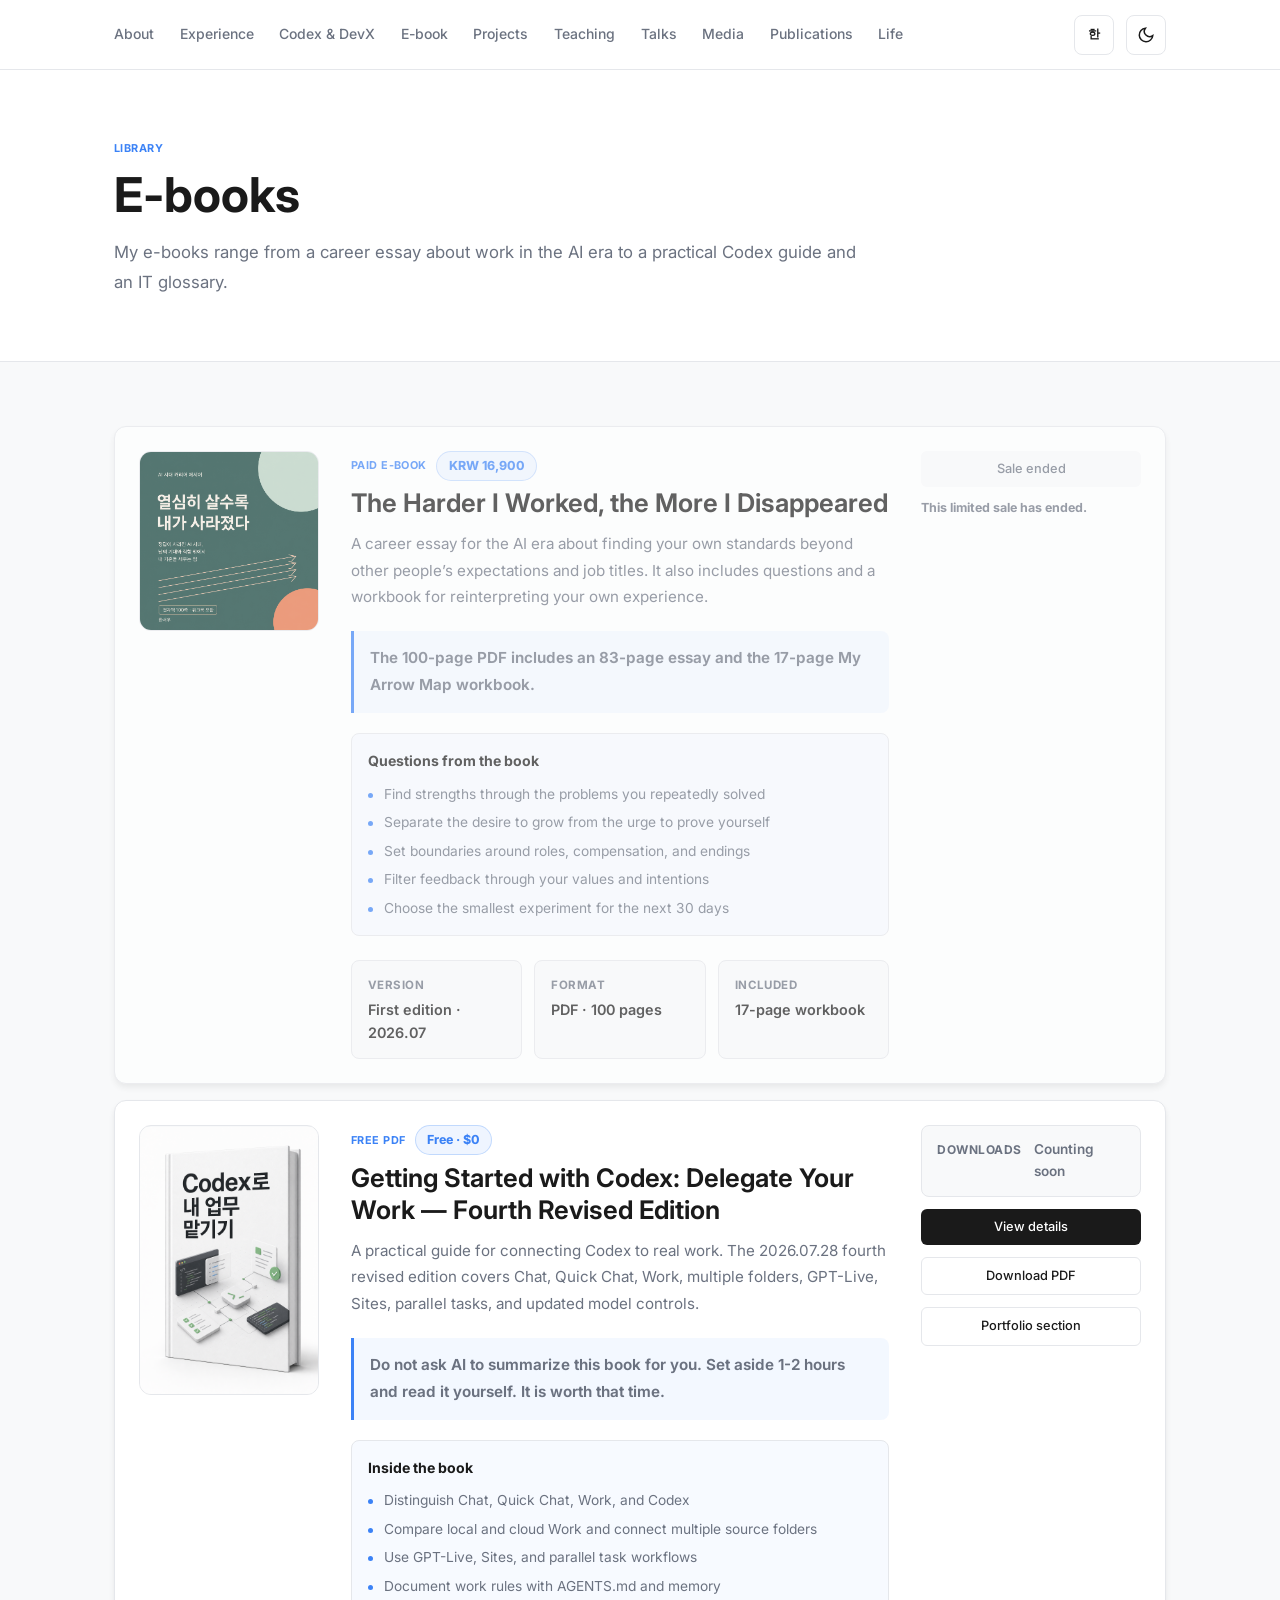
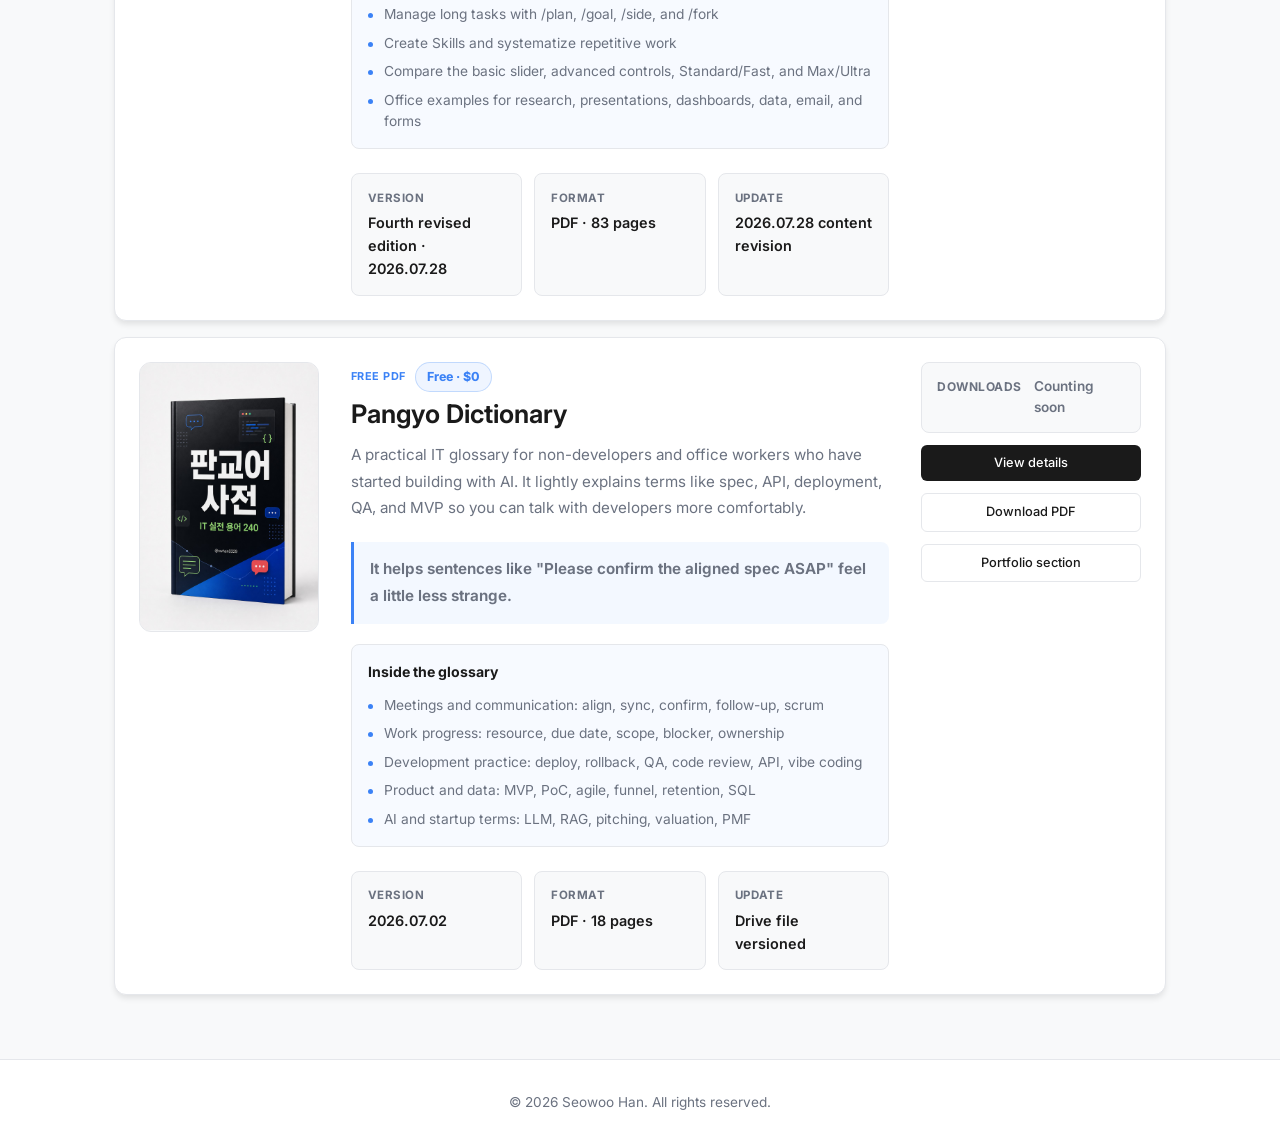
==== ebooks/index.html @ d2fc23a3 "Polish Codex ebook fourth edition UI" ====
<!DOCTYPE html>
<html lang="ko">

<head>
    <meta charset="UTF-8">
    <meta name="viewport" content="width=device-width, initial-scale=1.0">

    <title>E-books | 한서우 (Seowoo Han)</title>
    <meta name="title" content="E-books | 한서우 (Seowoo Han)">
    <meta name="description"
        content="한서우가 만든 AI 시대 커리어 에세이, Codex 실전 가이드, IT·개발·스타트업 용어 e-book을 모아둔 페이지입니다.">
    <meta name="keywords" content="한서우, Seowoo Han, 열심히 살수록 내가 사라졌다, 커리어 에세이, Codex, e-book, PDF, AI, 판교어 사전, IT 용어, 개발 용어, 스타트업 용어">
    <meta name="author" content="Seowoo Han">
    <meta name="robots" content="index, follow">
    <link rel="canonical" href="https://swhan0329.github.io/ebooks/">

    <meta property="og:type" content="website">
    <meta property="og:url" content="https://swhan0329.github.io/ebooks/">
    <meta property="og:title" content="E-books | 한서우 (Seowoo Han)">
    <meta property="og:description" content="AI 시대 커리어 에세이, Codex 실전 가이드, IT·개발·스타트업 용어 e-book 모음.">
    <meta property="og:image" content="https://swhan0329.github.io/assets/ebooks/working-harder-disappeared-ebook-cover.png">
    <meta property="og:locale" content="ko_KR">

    <meta property="twitter:card" content="summary_large_image">
    <meta property="twitter:url" content="https://swhan0329.github.io/ebooks/">
    <meta property="twitter:title" content="E-books | 한서우 (Seowoo Han)">
    <meta property="twitter:description" content="AI 시대 커리어 에세이, Codex 실전 가이드, IT·개발·스타트업 용어 e-book 모음.">
    <meta property="twitter:image" content="https://swhan0329.github.io/assets/ebooks/working-harder-disappeared-ebook-cover.png">

    <link rel="icon" type="image/jpeg" href="../assets/profile.jpg">
    <link rel="apple-touch-icon" href="../assets/profile.jpg">
    <meta name="theme-color" content="#3b82f6">

    <link rel="stylesheet" href="../css/style.css?v=20260719-paid-ebook-deadline">
    <link rel="preconnect" href="https://fonts.googleapis.com">
    <link rel="preconnect" href="https://fonts.gstatic.com" crossorigin>
    <link href="https://fonts.googleapis.com/css2?family=Inter:wght@300;400;500;600;700&display=swap" rel="stylesheet">
</head>

<body
    data-meta-title-ko="E-books | 한서우 (Seowoo Han)"
    data-meta-title-en="E-books | Seowoo Han"
    data-meta-description-ko="한서우가 만든 AI 시대 커리어 에세이, Codex 실전 가이드, IT·개발·스타트업 용어 e-book을 모아둔 페이지입니다."
    data-meta-description-en="A collection of Seowoo Han's e-books on AI-era careers, practical Codex workflows, and IT, software, and startup terms.">
    <header class="header" id="header">
        <div class="container">
            <nav class="nav" id="nav">
                <a href="../#about" data-i18n="nav.about">About</a>
                <a href="../#experience" data-i18n="nav.experience">Experience</a>
                <a href="../#ecosystem" data-i18n="nav.ecosystem">Codex & DevX</a>
                <a href="../#ebook" data-i18n="nav.ebook">E-book</a>
                <a href="../#projects" data-i18n="nav.projects">Projects</a>
                <a href="../#teaching" data-i18n="nav.teaching">Teaching</a>
                <a href="../#talks" data-i18n="nav.talks">Talks</a>
                <a href="../#media" data-i18n="nav.media">Media</a>
                <a href="../#publications" data-i18n="nav.publications">Publications</a>
                <a href="../#life" data-i18n="nav.life">Life</a>
            </nav>
            <div class="header-actions">
                <button class="lang-toggle" id="langToggle" aria-label="Toggle Language">
                    <span class="lang-text">EN</span>
                </button>
                <button class="theme-toggle" id="themeToggle" aria-label="Toggle Theme">
                    <svg class="sun-icon" viewBox="0 0 24 24" fill="none" stroke="currentColor" stroke-width="2">
                        <circle cx="12" cy="12" r="5"></circle>
                        <line x1="12" y1="1" x2="12" y2="3"></line>
                        <line x1="12" y1="21" x2="12" y2="23"></line>
                        <line x1="4.22" y1="4.22" x2="5.64" y2="5.64"></line>
                        <line x1="18.36" y1="18.36" x2="19.78" y2="19.78"></line>
                        <line x1="1" y1="12" x2="3" y2="12"></line>
                        <line x1="21" y1="12" x2="23" y2="12"></line>
                        <line x1="4.22" y1="19.78" x2="5.64" y2="18.36"></line>
                        <line x1="18.36" y1="5.64" x2="19.78" y2="4.22"></line>
                    </svg>
                    <svg class="moon-icon" viewBox="0 0 24 24" fill="none" stroke="currentColor" stroke-width="2">
                        <path d="M21 12.79A9 9 0 1 1 11.21 3 7 7 0 0 0 21 12.79z"></path>
                    </svg>
                </button>
                <button class="menu-toggle" id="menuToggle" aria-label="Toggle Menu">
                    <span></span>
                    <span></span>
                    <span></span>
                </button>
            </div>
        </div>
    </header>

    <main>
        <section class="section ebooks-page-hero">
            <div class="container">
                <div class="ebooks-page-heading">
                    <span class="proof-label" data-i18n="ebooks.label">Library</span>
                    <h1 data-i18n="ebooks.title">E-books</h1>
                    <p data-i18n="ebooks.desc">
                        AI 시대의 일과 커리어를 돌아보는 에세이부터 Codex 실전 가이드와 IT 용어집까지, 직접 만든 전자책을 모았습니다.
                    </p>
                </div>
            </div>
        </section>

        <section class="section ebooks-list-section">
            <div class="container">
                <div class="ebooks-grid">
                    <a href="https://www.latpeed.com/products/0q32f" class="ebook-list-card ebook-list-card-link ebook-list-card-paid"
                        id="working-harder-disappeared" target="_blank" rel="noopener"
                        data-sale-deadline="2026-07-31T23:59:00+09:00">
                        <div class="ebook-list-cover">
                            <div class="ebook-cover-card">
                                <img src="../assets/ebooks/working-harder-disappeared-ebook-cover.png"
                                    alt="열심히 살수록 내가 사라졌다 전자책 표지">
                            </div>
                        </div>
                        <div class="ebook-list-copy">
                            <div class="ebook-kicker-row">
                                <span class="proof-label" data-i18n="arrow.label">유료 전자책</span>
                                <span class="ebook-price" data-i18n="arrow.price">16,900원</span>
                            </div>
                            <h2 data-i18n="arrow.title">열심히 살수록 내가 사라졌다</h2>
                            <p data-i18n="arrow.desc">
                                AI 시대의 일과 커리어를 돌아보며, 남의 기대와 직함 밖에서 내 기준을 세우는 과정을 담은 에세이입니다. 자신의 경험을 다시 해석할 질문과 워크북도 함께 제공합니다.
                            </p>
                            <p class="ebook-reading-note" data-i18n="arrow.readingNote">
                                본문 83쪽과 ‘나의 화살 지도’ 워크북 17쪽이 하나의 100쪽 PDF에 포함됩니다.
                            </p>
                            <div class="ebook-preview-list">
                                <h3 data-i18n="arrow.previewTitle">이 책이 건네는 질문</h3>
                                <ul>
                                    <li data-i18n="arrow.preview.item1">반복해서 해결한 문제로 강점 찾기</li>
                                    <li data-i18n="arrow.preview.item2">성장 욕구와 자기 증명 욕구 구분하기</li>
                                    <li data-i18n="arrow.preview.item3">역할·보상·종료 조건으로 경계 세우기</li>
                                    <li data-i18n="arrow.preview.item4">피드백을 가치와 의도로 걸러내기</li>
                                    <li data-i18n="arrow.preview.item5">다음 30일의 가장 작은 실험 정하기</li>
                                </ul>
                            </div>
                            <dl class="ebook-meta ebook-list-meta">
                                <div>
                                    <dt data-i18n="ebook.meta.versionLabel">버전</dt>
                                    <dd data-i18n="arrow.meta.version">초판 · 2026.07</dd>
                                </div>
                                <div>
                                    <dt data-i18n="ebook.meta.formatLabel">형식</dt>
                                    <dd data-i18n="arrow.meta.format">PDF · 100쪽</dd>
                                </div>
                                <div>
                                    <dt data-i18n="arrow.meta.includedLabel">포함</dt>
                                    <dd data-i18n="arrow.meta.included">워크북 포함</dd>
                                </div>
                            </dl>
                        </div>
                        <div class="ebook-list-actions">
                            <span class="btn btn-primary js-sale-cta" data-i18n="arrow.cta">판매 페이지 보기</span>
                            <small class="ebook-sale-deadline" data-i18n="arrow.deadline">판매 기간 · 2026년 7월 31일 오후 11:59까지</small>
                            <small class="ebook-external-note" data-i18n="arrow.externalNote">클릭하면 래피드 판매 페이지가 새 탭에서 열립니다.</small>
                        </div>
                    </a>

                    <article class="ebook-list-card" id="codex-work">
                        <div class="ebook-list-cover">
                            <div class="ebook-cover-card">
                                <img src="../assets/ebooks/codex-work-real-book-cover-v3.png" alt="처음 쓰는 Codex: 내 업무 맡기기 제4차 개정판 e-book cover">
                            </div>
                        </div>
                        <div class="ebook-list-copy">
                            <div class="ebook-kicker-row">
                                <span class="proof-label" data-i18n="ebook.label">Free PDF</span>
                                <span class="ebook-price" data-i18n="ebook.price">0원</span>
                            </div>
                            <h2 data-i18n="ebook.title">처음 쓰는 Codex: 내 업무 맡기기 — 제4차 개정판</h2>
                            <p data-i18n="ebook.desc">
                                Codex를 처음 업무에 연결하는 사람을 위한 실전 e-book입니다. 2026.07.28 제4차 개정판에는 Chat·Quick Chat·Work, 다중 폴더, GPT-Live, Sites, 병렬 작업과 새 모델 제어를 반영했습니다.
                            </p>
                            <p class="ebook-reading-note" data-i18n="ebook.readingNote">
                                AI에게 이 책을 요약하게 하지 마세요. 직접 1-2시간 시간을 내서 읽으세요. 그만한 가치가 있습니다.
                            </p>
                            <div class="ebook-preview-list">
                                <h3 data-i18n="ebook.previewTitle">Preview</h3>
                                <ul>
                                    <li data-i18n="ebook.preview.item1">Chat·Quick Chat·Work·Codex 구분하기</li>
                                    <li data-i18n="ebook.preview.item2">Work 로컬·클라우드 차이와 다중 source folder 연결하기</li>
                                    <li data-i18n="ebook.preview.item3">GPT-Live, Sites와 병렬 작업 흐름 익히기</li>
                                    <li data-i18n="ebook.preview.item4">AGENTS.md와 메모리로 작업 원칙 남기기</li>
                                    <li data-i18n="ebook.preview.item5">/plan, /goal, /side, /fork로 긴 작업 운영하기</li>
                                    <li data-i18n="ebook.preview.item6">Skill을 만들고 반복 업무 시스템화하기</li>
                                    <li data-i18n="ebook.preview.item7">기본 슬라이더·고급 제어, Standard/Fast, Max/Ultra 비교하기</li>
                                    <li data-i18n="ebook.preview.item8">리서치, 발표자료, 대시보드, 데이터, 메일, 신청서 실전 예시</li>
                                </ul>
                            </div>
                            <dl class="ebook-meta ebook-list-meta">
                                <div>
                                    <dt data-i18n="ebook.meta.versionLabel">Version</dt>
                                    <dd data-i18n="ebook.meta.version">제4차 개정판 · 2026.07.28</dd>
                                </div>
                                <div>
                                    <dt data-i18n="ebook.meta.formatLabel">Format</dt>
                                    <dd data-i18n="ebook.meta.format">PDF · 83쪽</dd>
                                </div>
                                <div>
                                    <dt data-i18n="ebook.meta.updateLabel">Update</dt>
                                    <dd data-i18n="ebook.meta.update">2026.07.28 콘텐츠 개정</dd>
                                </div>
                            </dl>
                        </div>
                        <div class="ebook-list-actions">
                            <div class="ebook-count" data-counter-key="swhan0329_github_io_codex_work_downloads">
                                <span data-i18n="ebook.downloadCountLabel">Downloads</span>
                                <strong data-count-value>0</strong>
                            </div>
                            <a href="codex-work/" class="btn btn-primary" data-i18n="ebooks.detailCta">View details</a>
                            <a href="https://drive.google.com/uc?export=download&amp;id=1wBlqjHDTQDiU3McDx0bfP2erxVUQhsCN"
                                class="btn btn-secondary js-download-track" target="_blank" rel="noopener"
                                data-counter-key="swhan0329_github_io_codex_work_downloads"
                                data-i18n="ebook.download">Download PDF</a>
                            <a href="../#ebook" class="btn btn-secondary" data-i18n="ebooks.portfolioCta">Portfolio section</a>
                        </div>
                    </article>

                    <article class="ebook-list-card" id="pangyo-dictionary">
                        <div class="ebook-list-cover">
                            <div class="ebook-cover-card">
                                <img src="../assets/ebooks/pangyo-dictionary-book-mockup-v5.jpg" alt="판교어 사전 e-book book mockup">
                            </div>
                        </div>
                        <div class="ebook-list-copy">
                            <div class="ebook-kicker-row">
                                <span class="proof-label" data-i18n="pangyo.label">무료 PDF</span>
                                <span class="ebook-price" data-i18n="pangyo.price">0원 무료</span>
                            </div>
                            <h2 data-i18n="pangyo.title">판교어 사전</h2>
                            <p data-i18n="pangyo.desc">
                                AI로 직접 만들기 시작한 비개발자와 사무직을 위한 IT 실전 용어집입니다. 스펙, API, 배포, QA, MVP처럼 만들다 보면 계속 마주치는 말을 가볍게 익히고, 개발자와 더 편하게 이야기할 수 있도록 정리했습니다.
                            </p>
                            <p class="ebook-reading-note" data-i18n="pangyo.readingNote">
                                "어제 얼라인한 스펙, 아삽으로 컨펌 부탁드려요" 같은 문장이 조금 덜 낯설어지게 만드는 협업용 용어집입니다.
                            </p>
                            <div class="ebook-preview-list">
                                <h3 data-i18n="pangyo.previewTitle">담긴 내용 · 목차</h3>
                                <ul>
                                    <li data-i18n="pangyo.preview.item1">회의·소통: 얼라인, 싱크, 컨펌, 팔로업, 스크럼</li>
                                    <li data-i18n="pangyo.preview.item2">업무 진행: 리소스, 듀데잇, 스코프, 블로커, 오너십</li>
                                    <li data-i18n="pangyo.preview.item3">개발 실전: 배포, 롤백, QA, 코드리뷰, API, 바이브코딩</li>
                                    <li data-i18n="pangyo.preview.item4">기획·데이터: MVP, PoC, 애자일, 퍼널, 리텐션, SQL</li>
                                    <li data-i18n="pangyo.preview.item5">AI·스타트업 씬: LLM, RAG, 피칭, 밸류에이션, PMF</li>
                                </ul>
                            </div>
                            <dl class="ebook-meta ebook-list-meta">
                                <div>
                                    <dt data-i18n="ebook.meta.versionLabel">Version</dt>
                                    <dd data-i18n="pangyo.meta.version">2026.07.02</dd>
                                </div>
                                <div>
                                    <dt data-i18n="ebook.meta.formatLabel">Format</dt>
                                    <dd data-i18n="pangyo.meta.format">PDF · 18 pages</dd>
                                </div>
                                <div>
                                    <dt data-i18n="ebook.meta.updateLabel">Update</dt>
                                    <dd data-i18n="pangyo.meta.update">Drive file versioned</dd>
                                </div>
                            </dl>
                        </div>
                        <div class="ebook-list-actions">
                            <div class="ebook-count" data-counter-key="swhan0329_github_io_pangyo_dictionary_downloads">
                                <span data-i18n="ebook.downloadCountLabel">다운로드</span>
                                <strong data-count-value>0</strong>
                            </div>
                            <a href="pangyo-dictionary/" class="btn btn-primary" data-i18n="ebooks.detailCta">상세 보기</a>
                            <a href="https://drive.google.com/uc?export=download&amp;id=1zhmlIp4DhQfUR2cjSlQj-nCV4YbMPi0i"
                                class="btn btn-secondary js-download-track" target="_blank" rel="noopener"
                                data-counter-key="swhan0329_github_io_pangyo_dictionary_downloads"
                                data-i18n="ebook.download">PDF 다운로드</a>
                            <a href="../#ebook" class="btn btn-secondary" data-i18n="ebooks.portfolioCta">포트폴리오 섹션</a>
                        </div>
                    </article>
                </div>
            </div>
        </section>
    </main>

    <footer class="footer">
        <div class="container">
            <p>&copy; 2026 Seowoo Han. <span data-i18n="footer.rights">All rights reserved.</span></p>
        </div>
    </footer>

    <script src="../js/i18n.js?v=20260728-codex-ebook-v4"></script>
    <script src="../js/main.js?v=20260719-paid-ebook-deadline"></script>
</body>

</html>
---- css/style.css ----
/* ===== CSS Variables ===== */
:root {
    /* Light Mode Colors */
    --bg-primary: #ffffff;
    --bg-secondary: #f8f9fa;
    --text-primary: #1a1a1a;
    --text-secondary: #6b7280;
    --accent: #3b82f6;
    --accent-hover: #2563eb;
    --border: #e5e7eb;
    --card-bg: #ffffff;
    --card-shadow: 0 4px 6px -1px rgba(0, 0, 0, 0.1);

    /* Spacing */
    --container-max: 1100px;
    --section-padding: 4rem;
    --header-height: 70px;

    /* Typography */
    --font-family: 'Inter', -apple-system, BlinkMacSystemFont, 'Segoe UI', sans-serif;

    /* Transitions */
    --transition: 0.3s ease;
}

[data-theme="dark"] {
    --bg-primary: #0f0f0f;
    --bg-secondary: #1a1a1a;
    --text-primary: #f5f5f5;
    --text-secondary: #9ca3af;
    --accent: #60a5fa;
    --accent-hover: #3b82f6;
    --border: #2d2d2d;
    --card-bg: #1a1a1a;
    --card-shadow: 0 4px 6px -1px rgba(0, 0, 0, 0.3);
}

/* ===== Reset & Base ===== */
*,
*::before,
*::after {
    box-sizing: border-box;
    margin: 0;
    padding: 0;
}

html {
    scroll-behavior: smooth;
    scroll-padding-top: var(--header-height);
}

body {
    font-family: var(--font-family);
    background-color: var(--bg-primary);
    color: var(--text-primary);
    line-height: 1.6;
    transition: background-color var(--transition), color var(--transition);
}

a {
    color: inherit;
    text-decoration: none;
}

ul {
    list-style: none;
}

img {
    max-width: 100%;
    display: block;
}

/* ===== Container ===== */
.container {
    max-width: var(--container-max);
    margin: 0 auto;
    padding: 0 1.5rem;
}

/* ===== Header ===== */
.header {
    position: fixed;
    top: 0;
    left: 0;
    right: 0;
    height: var(--header-height);
    background-color: var(--bg-primary);
    border-bottom: 1px solid var(--border);
    z-index: 1000;
    transition: background-color var(--transition), border-color var(--transition);
}

.header .container {
    display: flex;
    align-items: center;
    justify-content: space-between;
    height: 100%;
}

.logo {
    font-size: 1.25rem;
    font-weight: 600;
    letter-spacing: 0;
}

.nav {
    display: flex;
    gap: 1.6rem;
}

.nav a {
    font-size: 0.875rem;
    font-weight: 500;
    color: var(--text-secondary);
    transition: color var(--transition);
}

.nav a:hover {
    color: var(--text-primary);
}

.header-actions {
    display: flex;
    align-items: center;
    gap: 0.75rem;
}

/* Language Toggle */
.lang-toggle {
    display: flex;
    align-items: center;
    justify-content: center;
    width: 40px;
    height: 40px;
    background: transparent;
    border: 1px solid var(--border);
    border-radius: 8px;
    cursor: pointer;
    transition: all var(--transition);
}

.lang-toggle:hover {
    border-color: var(--accent);
}

.lang-text {
    font-size: 0.75rem;
    font-weight: 600;
    color: var(--text-primary);
}

/* Theme Toggle */
.theme-toggle {
    display: flex;
    align-items: center;
    justify-content: center;
    width: 40px;
    height: 40px;
    background: transparent;
    border: 1px solid var(--border);
    border-radius: 8px;
    cursor: pointer;
    transition: all var(--transition);
}

.theme-toggle:hover {
    border-color: var(--accent);
}

.theme-toggle svg {
    width: 18px;
    height: 18px;
    color: var(--text-primary);
}

.sun-icon {
    display: none;
}

.moon-icon {
    display: block;
}

[data-theme="dark"] .sun-icon {
    display: block;
}

[data-theme="dark"] .moon-icon {
    display: none;
}

/* Menu Toggle (Mobile) */
.menu-toggle {
    display: none;
    flex-direction: column;
    justify-content: center;
    gap: 5px;
    width: 40px;
    height: 40px;
    background: transparent;
    border: none;
    cursor: pointer;
}

.menu-toggle span {
    width: 20px;
    height: 2px;
    background-color: var(--text-primary);
    transition: all var(--transition);
}

/* ===== Hero Section ===== */
.hero {
    min-height: auto;
    display: flex;
    align-items: center;
    padding-top: calc(var(--header-height) + 3rem);
    padding-bottom: 3rem;
}

.hero-content {
    display: flex;
    align-items: center;
    justify-content: space-between;
    gap: 4rem;
}

.hero-text {
    flex: 1;
}

.hero-image {
    flex-shrink: 0;
}

.hero-image img {
    width: 300px;
    height: 300px;
    object-fit: cover;
    border-radius: 50%;
    box-shadow: 0 20px 60px rgba(0, 0, 0, 0.15);
    border: 4px solid var(--bg-card);
}

.hero-greeting {
    font-size: 1rem;
    color: var(--text-secondary);
    margin-bottom: 0.5rem;
}

.hero-name {
    font-size: 3.5rem;
    font-weight: 700;
    letter-spacing: 0;
    line-height: 1.1;
    margin-bottom: 0.5rem;
}

.hero-title {
    font-size: 1.5rem;
    color: var(--accent);
    font-weight: 500;
    margin-bottom: 0.5rem;
}

.hero-badges {
    display: flex;
    flex-wrap: wrap;
    gap: 0.5rem;
    margin-bottom: 0.75rem;
}

.hero-badge {
    display: inline-flex;
    align-items: center;
    gap: 0.25rem;
    font-size: 0.75rem;
    font-weight: 600;
    padding: 0.3rem 0.75rem;
    background: linear-gradient(135deg, #f59e0b, #d97706);
    color: white;
    border-radius: 20px;
    text-decoration: none;
    transition: all var(--transition);
    letter-spacing: 0.3px;
}

.hero-badge:hover {
    transform: translateY(-1px);
    box-shadow: 0 4px 12px rgba(245, 158, 11, 0.3);
    opacity: 0.9;
}

.hero-education {
    font-size: 0.875rem;
    color: var(--text-secondary);
    margin-bottom: 1.5rem;
}

.edu-secondary {
    color: var(--text-tertiary, #9ca3af);
}

.edu-link {
    color: var(--text-secondary);
    text-decoration: none;
    border-bottom: 1px dashed var(--text-tertiary, #9ca3af);
    transition: all var(--transition);
}

.edu-link:hover {
    color: var(--accent);
    border-bottom-color: var(--accent);
}

.hero-description {
    font-size: 1.125rem;
    color: var(--text-secondary);
    line-height: 1.7;
    margin-bottom: 2rem;
}

.hero-cta {
    display: flex;
    flex-wrap: wrap;
    gap: 1rem;
}

/* Education Badge */
.edu-badge {
    display: inline-block;
    font-size: 0.7rem;
    padding: 0.2rem 0.5rem;
    background: linear-gradient(135deg, #f59e0b, #d97706);
    color: white;
    border-radius: 4px;
    font-weight: 600;
    margin-bottom: 0.3rem;
}

@media (max-width: 768px) {
    .hero-content {
        flex-direction: column-reverse;
        text-align: center;
        gap: 2rem;
    }

    .hero-image img {
        width: 200px;
        height: 200px;
    }

    .hero-cta {
        justify-content: center;
    }
}

/* ===== About Inline (Inside Hero) ===== */
.about-inline {
    display: flex;
    gap: 3rem;
    margin-top: 3rem;
    padding-top: 2rem;
    border-top: 1px solid var(--border);
}

.about-intro {
    flex: 1;
}

.about-intro p {
    font-size: 1rem;
    color: var(--text-secondary);
    line-height: 1.7;
    margin-bottom: 1rem;
}

.education-line {
    font-size: 0.875rem;
    color: var(--text-primary);
    margin-bottom: 0;
}

.edu-secondary {
    color: var(--text-secondary);
}

.skills-inline {
    flex: 0 0 auto;
}

.skills-inline h3 {
    font-size: 0.9rem;
    font-weight: 600;
    margin-bottom: 0.75rem;
    color: var(--text-secondary);
}

.skills-inline .skill-tags {
    display: flex;
    flex-wrap: wrap;
    gap: 0.5rem;
    max-width: 300px;
}

@media (max-width: 768px) {
    .about-inline {
        flex-direction: column;
        gap: 1.5rem;
    }

    .skills-inline .skill-tags {
        max-width: 100%;
    }
}

/* ===== Buttons ===== */
.btn {
    display: inline-flex;
    align-items: center;
    justify-content: center;
    gap: 0.4rem;
    padding: 0.5rem 1rem;
    font-size: 0.8rem;
    font-weight: 500;
    border-radius: 6px;
    transition: all var(--transition);
    cursor: pointer;
}

.btn svg {
    flex-shrink: 0;
}

.btn-primary {
    background-color: var(--text-primary);
    color: var(--bg-primary);
    border: none;
}

.btn-primary:hover {
    opacity: 0.85;
}

.btn-secondary {
    background-color: transparent;
    color: var(--text-primary);
    border: 1px solid var(--border);
}

.btn-secondary:hover {
    border-color: var(--text-primary);
}

.threads-mark {
    font-size: 1.1rem;
    font-weight: 700;
    line-height: 1;
}

/* ===== Sections ===== */
.section {
    padding: var(--section-padding) 0;
}

.section-alt {
    background-color: var(--bg-secondary);
}

.section-title {
    font-size: 2rem;
    font-weight: 600;
    letter-spacing: 0;
    margin-bottom: 3rem;
}

/* ===== Portfolio information hierarchy ===== */
.section-heading-row {
    display: grid;
    grid-template-columns: minmax(0, 1.35fr) minmax(280px, 0.65fr);
    gap: 3rem;
    align-items: end;
    margin-bottom: 2.25rem;
}

.section-heading-row .section-title {
    max-width: 760px;
    margin-bottom: 0;
}

.section-kicker {
    margin-bottom: 0.55rem;
    color: var(--accent);
    font-size: 0.74rem;
    font-weight: 750;
    letter-spacing: 0.1em;
    text-transform: uppercase;
}

.section-summary {
    max-width: 520px;
    color: var(--text-secondary);
    font-size: 0.95rem;
    line-height: 1.75;
}

.portfolio-overview {
    border-top: 1px solid var(--border);
    border-bottom: 1px solid var(--border);
}

.portfolio-grid {
    display: grid;
    grid-template-columns: repeat(2, minmax(0, 1fr));
    gap: 1rem;
}

.portfolio-card {
    position: relative;
    display: flex;
    min-height: 280px;
    flex-direction: column;
    padding: 1.5rem;
    overflow: hidden;
    border: 1px solid var(--border);
    border-radius: 14px;
    background-color: var(--card-bg);
    transition: transform 0.2s ease, border-color 0.2s ease, box-shadow 0.2s ease;
}

.portfolio-card::after {
    content: "";
    position: absolute;
    right: -70px;
    bottom: -90px;
    width: 180px;
    height: 180px;
    border-radius: 999px;
    background: radial-gradient(circle, rgba(59, 130, 246, 0.13), transparent 68%);
    pointer-events: none;
}

.portfolio-card:hover,
.portfolio-card:focus-visible {
    transform: translateY(-3px);
    border-color: rgba(59, 130, 246, 0.48);
    box-shadow: 0 18px 38px rgba(15, 23, 42, 0.1);
}

.portfolio-card:focus-visible,
.media-thumbnail:focus-visible {
    outline: 3px solid rgba(59, 130, 246, 0.36);
    outline-offset: 3px;
}

.portfolio-card-featured {
    border-color: rgba(59, 130, 246, 0.4);
    background: linear-gradient(145deg, rgba(59, 130, 246, 0.1), var(--card-bg) 62%);
}

.portfolio-index {
    position: absolute;
    top: 1.25rem;
    right: 1.4rem;
    color: var(--border);
    font-size: 2.6rem;
    font-weight: 800;
    line-height: 1;
}

.portfolio-eyebrow {
    width: fit-content;
    margin-bottom: 2.4rem;
    padding: 0.28rem 0.62rem;
    border: 1px solid var(--border);
    border-radius: 999px;
    color: var(--text-secondary);
    background-color: var(--bg-secondary);
    font-size: 0.7rem;
    font-weight: 750;
    letter-spacing: 0.04em;
}

.portfolio-card h3 {
    max-width: 520px;
    margin-bottom: 0.75rem;
    font-size: 1.35rem;
    line-height: 1.35;
}

.portfolio-card p {
    max-width: 580px;
    margin-bottom: 1.4rem;
    color: var(--text-secondary);
    font-size: 0.9rem;
    line-height: 1.7;
}

.portfolio-link {
    margin-top: auto;
    color: var(--accent);
    font-size: 0.82rem;
    font-weight: 700;
}

/* ===== E-book Section ===== */
.ebook-section {
    border-top: 1px solid var(--border);
    border-bottom: 1px solid var(--border);
}

.ebook-home-header {
    display: grid;
    gap: 0.75rem;
    max-width: 820px;
    margin-bottom: 2rem;
}

.ebook-home-header .section-title {
    margin-bottom: 0;
}

.ebook-home-header p {
    color: var(--text-secondary);
    font-size: 1rem;
    line-height: 1.75;
}

.ebook-home-grid {
    display: grid;
    grid-template-columns: repeat(auto-fit, minmax(280px, 1fr));
    gap: 1rem;
    align-items: stretch;
}

.ebook-home-card {
    display: grid;
    grid-template-columns: 1fr;
    gap: 1.25rem;
    align-items: stretch;
    padding: 1.25rem;
    border: 1px solid var(--border);
    border-radius: 12px;
    background-color: var(--card-bg);
    box-shadow: var(--card-shadow);
}

.ebook-home-card-primary {
    border-color: rgba(59, 130, 246, 0.32);
}

.ebook-home-cover {
    overflow: hidden;
    width: 100%;
    min-width: 0;
    align-self: start;
    border: 1px solid var(--border);
    border-radius: 10px;
    background-color: var(--bg-secondary);
    aspect-ratio: 4 / 3;
}

.ebook-home-cover img {
    display: block;
    width: 100%;
    height: 100%;
    object-fit: contain;
}

.ebook-home-cover-square {
    background-color: #073f39;
}

.ebook-home-cover-square img {
    object-fit: contain;
}

.ebook-home-card-link,
.ebook-list-card-link {
    color: inherit;
    text-decoration: none;
    cursor: pointer;
    transition: transform 0.2s ease, border-color 0.2s ease, box-shadow 0.2s ease;
}

.ebook-home-card-link:hover,
.ebook-list-card-link:hover {
    transform: translateY(-3px);
    border-color: rgba(59, 130, 246, 0.48);
    box-shadow: 0 16px 32px rgba(15, 23, 42, 0.12);
}

.ebook-home-card-link:focus-visible,
.ebook-list-card-link:focus-visible {
    outline: 3px solid rgba(59, 130, 246, 0.42);
    outline-offset: 3px;
}

.ebook-home-copy {
    display: flex;
    flex-direction: column;
    min-width: 0;
}

.ebook-home-copy h3 {
    margin-bottom: 0.65rem;
    color: var(--text-primary);
    font-size: 1.45rem;
    font-weight: 750;
    line-height: 1.25;
    letter-spacing: 0;
}

.ebook-home-copy p {
    margin-bottom: 1rem;
    color: var(--text-secondary);
    font-size: 0.92rem;
    line-height: 1.65;
}

.ebook-home-points {
    display: grid;
    gap: 0.42rem;
    margin-bottom: 1rem;
}

.ebook-home-points li {
    position: relative;
    padding-left: 0.9rem;
    color: var(--text-secondary);
    font-size: 0.8rem;
    line-height: 1.45;
}

.ebook-home-points li::before {
    content: "";
    position: absolute;
    top: 0.65em;
    left: 0;
    width: 4px;
    height: 4px;
    border-radius: 999px;
    background-color: var(--accent);
}

.ebook-home-meta {
    display: flex;
    flex-wrap: wrap;
    gap: 0.45rem;
    margin-bottom: 0.85rem;
}

.ebook-home-meta span {
    padding: 0.28rem 0.58rem;
    border: 1px solid var(--border);
    border-radius: 999px;
    color: var(--text-secondary);
    background-color: var(--bg-secondary);
    font-size: 0.72rem;
    font-weight: 700;
}

.ebook-home-card .ebook-count {
    margin-top: auto;
    margin-bottom: 0.75rem;
}

.ebook-home-card .ebook-actions {
    grid-template-columns: repeat(2, minmax(0, 1fr));
}

.ebook-home-card-link .ebook-actions {
    grid-template-columns: 1fr;
    margin-top: auto;
}

.ebook-home-footer {
    display: flex;
    flex-wrap: wrap;
    align-items: center;
    justify-content: space-between;
    gap: 1rem;
    margin-top: 1rem;
    padding-top: 1rem;
    border-top: 1px solid var(--border);
}

.ebook-home-footer p {
    max-width: 560px;
    color: var(--text-secondary);
    font-size: 0.8rem;
    line-height: 1.5;
}

.ebook-panel {
    display: grid;
    grid-template-columns: minmax(0, 1.35fr) minmax(280px, 0.65fr);
    gap: 2rem;
    align-items: stretch;
}

.ebook-copy {
    display: flex;
    flex-direction: column;
    justify-content: center;
}

.ebook-kicker-row {
    display: flex;
    flex-wrap: wrap;
    align-items: center;
    gap: 0.6rem;
    margin-bottom: 0.4rem;
}

.ebook-kicker-row .proof-label {
    margin-bottom: 0;
}

.ebook-price {
    display: inline-flex;
    align-items: center;
    justify-content: center;
    min-height: 26px;
    padding: 0.25rem 0.7rem;
    border: 1px solid rgba(59, 130, 246, 0.25);
    border-radius: 999px;
    color: var(--accent);
    background-color: rgba(59, 130, 246, 0.08);
    font-size: 0.78rem;
    font-weight: 750;
}

.ebook-copy .section-title {
    margin-bottom: 1rem;
}

.ebook-desc {
    max-width: 680px;
    margin-bottom: 1rem;
    color: var(--text-secondary);
    font-size: 1rem;
    line-height: 1.75;
}

.ebook-reading-note {
    max-width: 700px;
    margin-bottom: 1.5rem;
    padding: 0.9rem 1rem;
    border-left: 3px solid var(--accent);
    border-radius: 0 8px 8px 0;
    color: var(--text-primary);
    background-color: rgba(59, 130, 246, 0.06);
    font-size: 0.92rem;
    font-weight: 650;
    line-height: 1.65;
}

.ebook-preview-list {
    max-width: 700px;
    margin-bottom: 1.5rem;
    padding: 1rem;
    border: 1px solid var(--border);
    border-radius: 8px;
    background-color: rgba(59, 130, 246, 0.04);
}

.ebook-preview-list h3 {
    margin-bottom: 0.7rem;
    color: var(--text-primary);
    font-size: 0.88rem;
    font-weight: 700;
    letter-spacing: 0;
}

.ebook-preview-list ul {
    display: grid;
    gap: 0.45rem;
}

.ebook-preview-list li {
    position: relative;
    padding-left: 1rem;
    color: var(--text-secondary);
    font-size: 0.86rem;
    line-height: 1.55;
}

.ebook-preview-list li::before {
    content: "";
    position: absolute;
    top: 0.65em;
    left: 0;
    width: 5px;
    height: 5px;
    border-radius: 50%;
    background-color: var(--accent);
}

.ebook-meta {
    display: grid;
    grid-template-columns: repeat(3, minmax(0, 1fr));
    gap: 0.75rem;
    max-width: 700px;
}

.ebook-meta div {
    padding: 0.9rem 1rem;
    border: 1px solid var(--border);
    border-radius: 8px;
    background-color: var(--bg-secondary);
}

.ebook-meta dt {
    margin-bottom: 0.25rem;
    color: var(--text-secondary);
    font-size: 0.72rem;
    font-weight: 700;
    letter-spacing: 0.04em;
    text-transform: uppercase;
}

.ebook-meta dd {
    color: var(--text-primary);
    font-size: 0.9rem;
    font-weight: 600;
}

.ebook-download {
    display: flex;
    flex-direction: column;
    justify-content: space-between;
    gap: 1.25rem;
    padding: 1.25rem;
    border: 1px solid var(--border);
    border-radius: 12px;
    background-color: var(--card-bg);
    box-shadow: var(--card-shadow);
}

.ebook-cover-card {
    position: relative;
    overflow: hidden;
    border: 1px solid var(--border);
    border-radius: 12px;
    background-color: var(--bg-secondary);
    aspect-ratio: 2 / 3;
}

.ebook-cover-card img {
    display: block;
    width: 100%;
    height: 100%;
    object-fit: contain;
}

.ebook-cover-badge {
    position: absolute;
    right: 0.85rem;
    bottom: 0.85rem;
    padding: 0.3rem 0.65rem;
    border-radius: 999px;
    color: #ffffff;
    background-color: rgba(26, 26, 26, 0.86);
    font-size: 0.78rem;
    font-weight: 800;
}

.ebook-file-icon {
    display: flex;
    align-items: center;
    justify-content: center;
    width: 72px;
    height: 72px;
    border-radius: 14px;
    color: var(--accent);
    background-color: rgba(59, 130, 246, 0.08);
}

.ebook-file-icon svg {
    width: 38px;
    height: 38px;
}

.ebook-actions {
    display: grid;
    gap: 0.75rem;
}

.ebook-actions .btn {
    width: 100%;
    justify-content: center;
}

.ebook-download-btn {
    border-color: var(--accent);
}

.ebook-count {
    display: flex;
    align-items: baseline;
    justify-content: space-between;
    gap: 0.75rem;
    padding: 0.8rem 0.95rem;
    border: 1px solid var(--border);
    border-radius: 8px;
    background-color: var(--bg-secondary);
}

.ebook-count span {
    color: var(--text-secondary);
    font-size: 0.75rem;
    font-weight: 700;
    letter-spacing: 0.04em;
    text-transform: uppercase;
}

.ebook-count strong {
    color: var(--text-primary);
    font-size: 1.1rem;
    font-weight: 750;
}

.ebook-count.is-loading strong,
.ebook-count.is-unavailable strong {
    color: var(--text-secondary);
    font-size: 0.85rem;
    font-weight: 600;
}

.ebook-note {
    color: var(--text-secondary);
    font-size: 0.78rem;
    line-height: 1.5;
}

.ebook-related-card {
    display: grid;
    grid-template-columns: 58px minmax(0, 1fr);
    gap: 0.8rem;
    align-items: center;
    padding: 0.75rem;
    border: 1px solid var(--border);
    border-radius: 8px;
    color: inherit;
    background-color: var(--bg-secondary);
    text-decoration: none;
    transition: transform 0.2s ease, border-color 0.2s ease, box-shadow 0.2s ease;
}

.ebook-related-card:hover {
    transform: translateY(-2px);
    border-color: rgba(59, 130, 246, 0.35);
    box-shadow: 0 10px 24px rgba(15, 23, 42, 0.08);
}

.ebook-related-card img {
    display: block;
    width: 58px;
    aspect-ratio: 2 / 3;
    border: 1px solid var(--border);
    border-radius: 6px;
    object-fit: cover;
    background-color: var(--card-bg);
}

.ebook-related-card span {
    display: grid;
    gap: 0.22rem;
    min-width: 0;
}

.ebook-related-card strong {
    color: var(--text-primary);
    font-size: 0.9rem;
    font-weight: 750;
    line-height: 1.3;
}

.ebook-related-card small {
    color: var(--text-secondary);
    font-size: 0.76rem;
    line-height: 1.45;
}

/* ===== E-books Page ===== */
.ebooks-page-hero {
    padding-top: calc(var(--header-height) + 4rem);
    border-bottom: 1px solid var(--border);
}

.ebooks-page-heading {
    max-width: 760px;
}

.ebooks-page-heading h1 {
    margin: 0.4rem 0 1rem;
    color: var(--text-primary);
    font-size: 3rem;
    font-weight: 700;
    line-height: 1.1;
    letter-spacing: 0;
}

.ebooks-page-heading p {
    color: var(--text-secondary);
    font-size: 1.05rem;
    line-height: 1.75;
}

.ebooks-list-section {
    background-color: var(--bg-secondary);
}

.ebooks-grid {
    display: grid;
    gap: 1rem;
}

.ebook-list-card {
    display: grid;
    grid-template-columns: minmax(180px, 0.25fr) minmax(0, 1fr) minmax(220px, 0.28fr);
    gap: 2rem;
    align-items: start;
    padding: 1.5rem;
    border: 1px solid var(--border);
    border-radius: 12px;
    background-color: var(--card-bg);
    box-shadow: var(--card-shadow);
}

.ebook-list-cover .ebook-cover-card {
    max-width: 220px;
}

.ebook-list-copy h2 {
    margin-bottom: 0.75rem;
    color: var(--text-primary);
    font-size: 1.6rem;
    font-weight: 650;
    line-height: 1.25;
    letter-spacing: 0;
}

.ebook-list-copy p {
    max-width: 720px;
    margin-bottom: 1.25rem;
    color: var(--text-secondary);
    font-size: 0.95rem;
    line-height: 1.75;
}

.ebook-list-meta {
    max-width: none;
}

.ebook-list-actions {
    display: grid;
    gap: 0.75rem;
}

.ebook-list-actions .btn {
    width: 100%;
    justify-content: center;
}

.ebook-list-card-paid .ebook-cover-card {
    aspect-ratio: 1 / 1;
}

.ebook-external-note {
    color: var(--text-secondary);
    font-size: 0.76rem;
    line-height: 1.5;
}

.ebook-sale-deadline {
    color: var(--accent);
    font-size: 0.78rem;
    font-weight: 700;
    line-height: 1.5;
}

.ebook-home-card-link.is-sale-closed,
.ebook-list-card-link.is-sale-closed {
    cursor: not-allowed;
    opacity: 0.68;
}

.ebook-home-card-link.is-sale-closed:hover,
.ebook-list-card-link.is-sale-closed:hover {
    transform: none;
    border-color: var(--border);
    box-shadow: var(--card-shadow);
}

.is-sale-closed .js-sale-cta {
    border-color: var(--border);
    color: var(--text-secondary);
    background-color: var(--bg-secondary);
    pointer-events: none;
}

.is-sale-closed .ebook-sale-deadline {
    color: var(--text-secondary);
}

.is-sale-closed .ebook-external-note {
    display: none;
}

/* ===== E-book Detail Page ===== */
.ebook-detail-hero {
    padding-top: calc(var(--header-height) + 4rem);
    border-bottom: 1px solid var(--border);
}

.ebook-detail-grid {
    display: grid;
    grid-template-columns: minmax(240px, 0.34fr) minmax(0, 0.66fr);
    gap: 3rem;
    align-items: start;
}

.ebook-detail-cover .ebook-cover-card {
    max-width: 340px;
    box-shadow: 0 20px 45px rgba(15, 23, 42, 0.14);
}

.ebook-breadcrumb {
    display: inline-flex;
    margin-bottom: 1.25rem;
    color: var(--text-secondary);
    font-size: 0.85rem;
    font-weight: 600;
}

.ebook-breadcrumb:hover {
    color: var(--accent);
}

.ebook-detail-summary h1 {
    margin: 0.25rem 0 1rem;
    color: var(--text-primary);
    font-size: clamp(2.2rem, 5vw, 4rem);
    font-weight: 750;
    line-height: 1.08;
    letter-spacing: 0;
}

.ebook-detail-lead {
    max-width: 760px;
    margin-bottom: 1rem;
    color: var(--text-secondary);
    font-size: 1.05rem;
    line-height: 1.8;
}

.ebook-detail-actions {
    display: flex;
    flex-wrap: wrap;
    gap: 0.75rem;
    margin: 1.4rem 0 1rem;
}

.ebook-detail-section h2 {
    margin-bottom: 1.5rem;
    color: var(--text-primary);
    font-size: 1.65rem;
    font-weight: 700;
    letter-spacing: 0;
}

.ebook-detail-content-grid {
    display: grid;
    grid-template-columns: repeat(3, minmax(0, 1fr));
    gap: 1rem;
}

.ebook-detail-content-grid article,
.ebook-review-card {
    padding: 1.25rem;
    border: 1px solid var(--border);
    border-radius: 12px;
    background-color: var(--card-bg);
    box-shadow: var(--card-shadow);
}

.ebook-detail-content-grid h3 {
    margin-bottom: 0.7rem;
    color: var(--text-primary);
    font-size: 1rem;
    font-weight: 700;
}

.ebook-detail-content-grid p,
.ebook-review-card p {
    color: var(--text-secondary);
    font-size: 0.92rem;
    line-height: 1.7;
}

.ebook-toc-list {
    display: grid;
    grid-template-columns: repeat(2, minmax(0, 1fr));
    gap: 0.75rem;
    list-style: none;
}

.ebook-toc-list li {
    display: grid;
    gap: 0.35rem;
    padding: 1rem;
    border: 1px solid var(--border);
    border-radius: 10px;
    background-color: var(--card-bg);
}

.ebook-toc-list strong {
    color: var(--text-primary);
    font-size: 0.95rem;
}

.ebook-toc-list span {
    color: var(--text-secondary);
    font-size: 0.84rem;
    line-height: 1.55;
}

.ebook-toc-revision {
    display: flex;
    align-items: center;
    gap: 0.7rem;
    width: 100%;
    margin-top: 1rem;
    padding: 0.8rem 1rem;
    border: 1px dashed var(--border);
    border-radius: 10px;
    color: var(--text-secondary);
    background-color: var(--card-bg);
    font-size: 0.86rem;
}

.ebook-toc-revision strong {
    color: var(--text-primary);
    font-size: 0.92rem;
}

.ebook-detail-specs {
    display: grid;
    grid-template-columns: repeat(3, minmax(0, 1fr));
    gap: 0.75rem;
}

.ebook-detail-specs div {
    padding: 1rem;
    border: 1px solid var(--border);
    border-radius: 10px;
    background-color: var(--card-bg);
}

.ebook-detail-specs dt {
    margin-bottom: 0.35rem;
    color: var(--text-secondary);
    font-size: 0.75rem;
    font-weight: 700;
    letter-spacing: 0.04em;
    text-transform: uppercase;
}

.ebook-detail-specs dd {
    color: var(--text-primary);
    font-size: 0.92rem;
    font-weight: 600;
    line-height: 1.55;
}

.ebook-review-card {
    max-width: 760px;
}

.ebook-review-card .btn {
    margin-top: 1rem;
}

/* ===== About Section ===== */
.about-content {
    display: grid;
    grid-template-columns: 1fr 1fr;
    gap: 3rem;
    align-items: start;
}

.about-text p {
    color: var(--text-secondary);
    margin-bottom: 2rem;
    line-height: 1.8;
}

.skills h3,
.education h3 {
    font-size: 1rem;
    font-weight: 600;
    margin-bottom: 1rem;
    text-transform: uppercase;
    letter-spacing: 0.05em;
    color: var(--text-secondary);
}

.skill-tags {
    display: flex;
    flex-wrap: wrap;
    gap: 0.5rem;
}

.tag {
    padding: 0.5rem 1rem;
    font-size: 0.8rem;
    font-weight: 500;
    background-color: var(--bg-secondary);
    border: 1px solid var(--border);
    border-radius: 20px;
    transition: all var(--transition);
}

[data-theme="dark"] .tag {
    background-color: var(--bg-primary);
}

.education-list {
    display: flex;
    flex-direction: column;
    gap: 1.5rem;
}

.education-item {
    display: flex;
    gap: 1rem;
}

.education-item .year {
    font-size: 0.8rem;
    font-weight: 500;
    color: var(--accent);
    min-width: 90px;
}

.education-item h4 {
    font-size: 0.95rem;
    font-weight: 600;
    margin-bottom: 0.25rem;
}

.education-item p {
    font-size: 0.85rem;
    color: var(--text-secondary);
}

/* About Social Icons */
.about-social {
    display: flex;
    gap: 1rem;
    margin-top: 2rem;
}

.social-icon {
    display: flex;
    align-items: center;
    justify-content: center;
    width: 44px;
    height: 44px;
    border: 1px solid var(--border);
    border-radius: 50%;
    color: var(--text-secondary);
    transition: all var(--transition);
}

.social-icon:hover {
    color: var(--accent);
    border-color: var(--accent);
    transform: translateY(-2px);
}

.timeline {
    position: relative;
    padding-left: 2rem;
}

.timeline::before {
    content: '';
    position: absolute;
    left: 0;
    top: 0;
    bottom: 0;
    width: 2px;
    background-color: var(--border);
}

.timeline-item {
    position: relative;
    padding-bottom: 2.5rem;
}

.timeline-item:last-child {
    padding-bottom: 0;
}

.timeline-marker {
    position: absolute;
    left: -2rem;
    top: 0;
    width: 12px;
    height: 12px;
    background-color: var(--accent);
    border-radius: 50%;
    transform: translateX(-5px);
}

.timeline-content {
    padding-left: 1rem;
}

.timeline-date {
    font-size: 0.8rem;
    font-weight: 500;
    color: var(--accent);
    display: block;
    margin-bottom: 0.5rem;
}

.timeline-content h3 {
    font-size: 1.1rem;
    font-weight: 600;
    margin-bottom: 0.25rem;
}

.timeline-content h4 {
    font-size: 0.9rem;
    font-weight: 400;
    color: var(--text-secondary);
    margin-bottom: 1rem;
}

.timeline-content ul {
    list-style: disc;
    padding-left: 1.25rem;
}

.timeline-content li {
    font-size: 0.9rem;
    color: var(--text-secondary);
    margin-bottom: 0.5rem;
    line-height: 1.6;
}

.exp-narrative {
    font-size: 0.9rem;
    color: var(--text-secondary);
    line-height: 1.7;
    margin-bottom: 0.75rem;
}

.exp-contact {
    font-size: 0.8rem;
    color: var(--accent);
    font-weight: 500;
    cursor: pointer;
    transition: opacity var(--transition);
}

.exp-contact:hover {
    opacity: 0.7;
}

.exp-links {
    margin-top: 0.75rem;
    display: flex;
    gap: 1rem;
    flex-wrap: wrap;
}

.exp-link {
    font-size: 0.8rem;
    color: var(--accent);
    text-decoration: none;
    font-weight: 500;
    transition: opacity var(--transition);
}

.exp-link:hover {
    opacity: 0.7;
}

.talk-links {
    display: flex;
    gap: 0.5rem;
    flex-wrap: wrap;
    margin-top: 0.5rem;
}

/* ===== Projects Grid ===== */
#projects .section-title {
    margin-bottom: 1rem;
}

.projects-grid {
    display: grid;
    grid-template-columns: repeat(3, 1fr);
    gap: 1.5rem;
}

.project-card {
    background-color: var(--card-bg);
    border: 1px solid var(--border);
    border-radius: 12px;
    padding: 1.5rem;
    transition: all var(--transition);
    display: flex;
    flex-direction: column;
    min-height: 280px;
}

.project-card:hover {
    transform: translateY(-4px);
    box-shadow: var(--card-shadow);
}

.project-icon {
    font-size: 2rem;
    margin-bottom: 1rem;
}

.project-card h3 {
    font-size: 1.1rem;
    font-weight: 600;
    margin-bottom: 0.75rem;
}

.project-order {
    display: inline-block;
    margin-bottom: 0.75rem;
    font-size: 0.72rem;
    font-weight: 700;
    color: var(--accent);
    letter-spacing: 0;
}

.project-card p {
    font-size: 0.875rem;
    color: var(--text-secondary);
    line-height: 1.6;
    margin-bottom: 1rem;
}

.project-tags {
    display: flex;
    flex-wrap: wrap;
    gap: 0.375rem;
    margin-bottom: 1rem;
    margin-top: auto;
}

.project-tags span {
    font-size: 0.7rem;
    padding: 0.25rem 0.5rem;
    background-color: var(--card-bg);
    /* Fallback */
    background-color: rgba(128, 128, 128, 0.1);
    border: 1px solid rgba(128, 128, 128, 0.2);
    border-radius: 4px;
    color: var(--text-secondary);
    font-weight: 500;
}

[data-theme='dark'] .project-tags span {
    background-color: rgba(255, 255, 255, 0.1);
    border-color: rgba(255, 255, 255, 0.1);
    color: var(--text-primary);
}

/* Featured Project */
.project-featured {
    grid-column: 1 / -1;
    background: linear-gradient(135deg, var(--card-bg) 0%, var(--bg-secondary) 100%);
    border: 2px solid var(--accent);
    padding: 2rem;
}

.project-header {
    display: flex;
    align-items: flex-start;
    gap: 1rem;
    margin-bottom: 1rem;
}

.project-header .project-icon {
    margin-bottom: 0;
}

.project-title-block h3 {
    margin-bottom: 0.25rem;
}

.project-badge {
    font-size: 0.65rem;
    padding: 0.2rem 0.5rem;
    background: var(--accent);
    color: white;
    border-radius: 4px;
    font-weight: 600;
    text-transform: uppercase;
    letter-spacing: 0.5px;
    display: inline-block;
    margin-right: 0.5rem;
    margin-bottom: 0.5rem;
}

.badge-personal {
    background: #6b7280;
}

.badge-team {
    background: #059669;
}

.badge-client {
    background: #7c3aed;
}

.badge-support {
    background: #f59e0b;
    text-transform: none;
}

.linkedin-icon {
    color: #0a66c2;
    margin-right: 0.25rem;
}

.journey-icon {
    margin-right: 0.25rem;
}

.project-desc-full {
    font-size: 0.95rem !important;
    line-height: 1.7 !important;
}

/* Project Journey Timeline */
.project-journey {
    margin-top: 1.5rem;
    padding-top: 1.5rem;
    border-top: 1px solid var(--border);
}

.project-journey h4,
.project-media h4 {
    font-size: 0.85rem;
    font-weight: 600;
    margin-bottom: 1rem;
    color: var(--text-secondary);
}

.journey-items {
    display: flex;
    flex-wrap: wrap;
    gap: 0.75rem;
}

.journey-item {
    display: flex;
    flex-direction: column;
    align-items: center;
    padding: 0.75rem 1rem;
    background: var(--card-bg);
    border: 1px solid var(--border);
    border-radius: 8px;
    text-decoration: none;
    transition: all var(--transition);
    min-width: 100px;
    text-align: center;
}

.journey-item:hover {
    border-color: var(--accent);
    transform: translateY(-2px);
}

.journey-date {
    font-size: 0.65rem;
    color: var(--accent);
    font-weight: 600;
    margin-bottom: 0.25rem;
}

.journey-title {
    font-size: 0.75rem;
    color: var(--text-primary);
    font-weight: 500;
}

/* Project Media */
.project-media {
    margin-top: 1.5rem;
    padding-top: 1.5rem;
    border-top: 1px solid var(--border);
}

.media-links {
    display: flex;
    flex-wrap: wrap;
    gap: 0.75rem;
}

.media-link {
    font-size: 0.8rem;
    padding: 0.5rem 1rem;
    background: var(--card-bg);
    border: 1px solid var(--border);
    border-radius: 6px;
    color: var(--text-primary);
    text-decoration: none;
    transition: all var(--transition);
}

.media-link:hover {
    border-color: var(--accent);
    color: var(--accent);
}

.project-link {
    font-size: 0.85rem;
    font-weight: 500;
    color: var(--accent);
    transition: opacity var(--transition);
}

.project-links {
    display: flex;
    flex-wrap: wrap;
    gap: 0.75rem;
    align-items: center;
    margin-top: 0.75rem;
}

/* Unified link button style for project cards */
.project-card .project-link,
.project-card .talk-link {
    display: inline-flex;
    align-items: center;
    gap: 0.4rem;
    padding: 0.4rem 0.8rem;
    font-size: 0.75rem;
    font-weight: 500;
    color: var(--accent);
    background-color: rgba(59, 130, 246, 0.1);
    border-radius: 4px;
    transition: all var(--transition);
    margin-top: 0;
}

.project-card .project-link:hover,
.project-card .talk-link:hover {
    background-color: rgba(59, 130, 246, 0.2);
    opacity: 1;
}

.project-card .talk-link svg,
.project-card .project-link svg {
    width: 14px;
    height: 14px;
}

.project-card.featured {
    border-color: var(--accent);
    border-width: 2px;
}

.project-impact {
    border-width: 1px;
    border-color: var(--border);
}

.project-impact:hover {
    border-color: var(--accent);
}

.project-link:hover {
    opacity: 0.7;
}

/* ===== Publications ===== */
.publications-list {
    display: flex;
    flex-direction: column;
    gap: 2.5rem;
}

.publication-category h3 {
    font-size: 0.9rem;
    font-weight: 600;
    text-transform: uppercase;
    letter-spacing: 0.05em;
    color: var(--text-secondary);
    margin-bottom: 1.25rem;
    padding-bottom: 0.75rem;
    border-bottom: 1px solid var(--border);
}

.publication-item {
    display: flex;
    gap: 1rem;
    padding: 1rem 0;
}

.pub-badge {
    font-size: 0.65rem;
    font-weight: 600;
    padding: 0.25rem 0.5rem;
    background-color: var(--accent);
    color: white;
    border-radius: 4px;
    height: fit-content;
}

.pub-content h4 {
    font-size: 0.95rem;
    font-weight: 500;
    margin-bottom: 0.5rem;
    line-height: 1.5;
}

.pub-authors {
    font-size: 0.85rem;
    color: var(--text-secondary);
    margin-bottom: 0.25rem;
}

.pub-venue {
    font-size: 0.8rem;
    color: var(--accent);
    font-style: italic;
}

/* ===== Media Grid ===== */
.media-grid {
    display: grid;
    grid-template-columns: repeat(auto-fit, minmax(320px, 1fr));
    gap: 1.5rem;
}

.media-card {
    display: block;
    padding: 1.5rem;
    background-color: var(--card-bg);
    border: 1px solid var(--border);
    border-radius: 12px;
    transition: all var(--transition);
    text-decoration: none;
    color: inherit;
}

.media-thumbnail {
    position: relative;
    display: block;
    aspect-ratio: 16 / 9;
    margin: -1.5rem -1.5rem 1.25rem;
    overflow: hidden;
    border-bottom: 1px solid var(--border);
    border-radius: 12px 12px 0 0;
    background: var(--bg-secondary);
}

.media-thumbnail img {
    width: 100%;
    height: 100%;
    object-fit: cover;
    transition: transform 0.3s ease;
}

.media-thumbnail:hover img {
    transform: scale(1.025);
}

.media-play {
    position: absolute;
    left: 50%;
    top: 50%;
    display: grid;
    width: 52px;
    height: 52px;
    place-items: center;
    border-radius: 999px;
    color: white;
    background: rgba(15, 23, 42, 0.78);
    box-shadow: 0 10px 28px rgba(15, 23, 42, 0.28);
    transform: translate(-50%, -50%);
}

.media-card:hover {
    transform: translateY(-4px);
    box-shadow: var(--card-shadow);
    border-color: var(--accent);
}

.media-badge {
    display: inline-block;
    font-size: 0.75rem;
    font-weight: 600;
    padding: 0.25rem 0.5rem;
    background-color: var(--bg-secondary);
    border-radius: 4px;
    margin-bottom: 0.75rem;
}

.media-card h3 {
    font-size: 1rem;
    font-weight: 600;
    margin-bottom: 0.5rem;
}

.media-card p {
    font-size: 0.85rem;
    color: var(--text-secondary);
    line-height: 1.6;
    margin-bottom: 1rem;
}

.media-buttons {
    display: flex;
    flex-wrap: wrap;
    gap: 1rem;
    justify-content: flex-start;
    margin-top: 1rem;
}

.media-btn {
    display: inline-flex;
    align-items: center;
    gap: 0.5rem;
    padding: 0.75rem 1.25rem;
    font-size: 0.85rem;
    font-weight: 500;
    color: var(--accent);
    background-color: rgba(59, 130, 246, 0.1);
    border-radius: 8px;
    text-decoration: none;
    transition: all var(--transition);
}

.media-btn:hover {
    background-color: rgba(59, 130, 246, 0.2);
    transform: translateY(-2px);
}

/* ===== Life Grid ===== */
.life-grid {
    display: grid;
    grid-template-columns: repeat(4, 1fr);
    gap: 1.5rem;
}

.life-card {
    text-align: center;
    padding: 2rem 1.5rem;
    background-color: var(--card-bg);
    border: 1px solid var(--border);
    border-radius: 12px;
    transition: all var(--transition);
}

.life-card:hover {
    transform: translateY(-4px);
    box-shadow: var(--card-shadow);
}

.life-icon {
    font-size: 2.5rem;
    margin-bottom: 1rem;
}

.life-card h3 {
    font-size: 1rem;
    font-weight: 600;
    margin-bottom: 0.5rem;
}

.life-card p {
    font-size: 0.85rem;
    color: var(--text-secondary);
    line-height: 1.5;
}

/* ===== Contact Section ===== */
.contact-content {
    text-align: center;
    max-width: 600px;
    margin: 0 auto;
}

.contact-text {
    font-size: 1.125rem;
    color: var(--text-secondary);
    margin-bottom: 2rem;
    line-height: 1.7;
}

.contact-links {
    display: flex;
    justify-content: center;
    gap: 1.5rem;
    flex-wrap: wrap;
}

.contact-link {
    display: flex;
    align-items: center;
    gap: 0.5rem;
    padding: 0.75rem 1.25rem;
    font-size: 0.9rem;
    border: 1px solid var(--border);
    border-radius: 8px;
    transition: all var(--transition);
}

.contact-link:hover {
    border-color: var(--accent);
    color: var(--accent);
}

.contact-link svg {
    width: 18px;
    height: 18px;
}

/* ===== Teaching Section ===== */
.section-intro {
    font-size: 1rem;
    color: var(--text-secondary);
    margin-bottom: 2.5rem;
    max-width: 600px;
}

.teaching-categories {
    display: grid;
    grid-template-columns: repeat(2, 1fr);
    gap: 2rem;
    margin-bottom: 2.5rem;
}

.teaching-category {
    background-color: var(--card-bg);
    border: 1px solid var(--border);
    border-radius: 12px;
    padding: 1.5rem;
}

.category-header {
    display: flex;
    align-items: center;
    gap: 0.75rem;
    margin-bottom: 1.25rem;
    padding-bottom: 1rem;
    border-bottom: 1px solid var(--border);
}

.category-icon {
    font-size: 1.5rem;
}

.category-header h3 {
    font-size: 1.1rem;
    font-weight: 600;
}

.category-content {
    display: flex;
    flex-direction: column;
    gap: 0.75rem;
}

.teaching-item {
    display: flex;
    justify-content: space-between;
    align-items: center;
    padding: 0.5rem 0;
    border-bottom: 1px solid var(--border);
}

.teaching-item:last-child {
    border-bottom: none;
}

.teaching-topic {
    font-size: 0.9rem;
    font-weight: 500;
    color: var(--text-primary);
}

.teaching-platforms {
    font-size: 0.8rem;
    color: var(--text-secondary);
    text-align: right;
}

.teaching-partners {
    display: flex;
    flex-wrap: wrap;
    gap: 0.75rem;
    padding-top: 1.5rem;
    border-top: 1px solid var(--border);
}

.partner-logo {
    font-size: 0.75rem;
    font-weight: 500;
    padding: 0.4rem 0.8rem;
    background-color: var(--bg-secondary);
    border: 1px solid var(--border);
    border-radius: 20px;
    color: var(--text-secondary);
}

[data-theme="dark"] .partner-logo {
    background-color: var(--bg-primary);
}

/* Ambassador Card */
.ambassador-grid {
    display: grid;
    grid-template-columns: 1fr;
    gap: 1.25rem;
    align-items: start;
}

.ambassador-card {
    display: flex;
    flex-direction: column;
    padding: 1.5rem;
    background-color: var(--card-bg);
    border: 1px solid var(--border);
    border-radius: 12px;
    transition: all var(--transition);
}

.ambassador-card:hover {
    border-color: var(--accent);
    box-shadow: var(--card-shadow);
}

.ambassador-card-primary {
    gap: 0;
}

.ambassador-card-primary .ambassador-proof-list {
    grid-template-columns: repeat(3, minmax(0, 1fr));
    margin-bottom: 1rem;
}

.ambassador-card-primary .ambassador-latest {
    margin-bottom: 1rem;
}

.ambassador-card-secondary {
    display: grid;
    grid-template-columns: minmax(220px, 0.8fr) minmax(0, 1.2fr) minmax(220px, 0.8fr);
    column-gap: 1rem;
    align-items: start;
}

.ambassador-card-secondary .ambassador-card-header,
.ambassador-card-secondary .ambassador-desc {
    margin-bottom: 0;
}

.ambassador-card-header {
    display: flex;
    align-items: center;
    gap: 1rem;
    margin-bottom: 1rem;
}

.ambassador-logo {
    display: flex;
    align-items: center;
    justify-content: center;
    width: 44px;
    height: 44px;
    border-radius: 10px;
    background-color: var(--bg-secondary);
    color: var(--text-primary);
    flex-shrink: 0;
}

[data-theme="dark"] .ambassador-logo {
    background-color: #1e1e1e;
}

.ambassador-info {
    display: flex;
    flex-direction: column;
    flex: 1;
}

.ambassador-title {
    font-size: 0.95rem;
    font-weight: 600;
}

.ambassador-org {
    font-size: 0.8rem;
    color: var(--text-secondary);
}

.ambassador-date {
    font-size: 0.75rem;
    color: var(--text-secondary);
    font-weight: 500;
    white-space: nowrap;
}

.ambassador-desc {
    font-size: 0.85rem;
    line-height: 1.6;
    color: var(--text-secondary);
    margin-bottom: 1rem;
}

.ambassador-proof-list {
    display: grid;
    gap: 0.75rem;
    margin-bottom: 1rem;
}

.ambassador-proof-item {
    padding: 0.85rem;
    border: 1px solid var(--border);
    border-radius: 8px;
    background-color: rgba(59, 130, 246, 0.05);
}

.proof-label {
    display: inline-block;
    margin-bottom: 0.35rem;
    font-size: 0.68rem;
    font-weight: 700;
    letter-spacing: 0.04em;
    text-transform: uppercase;
    color: var(--accent);
}

.ambassador-proof-item p {
    margin: 0;
    font-size: 0.8rem;
    line-height: 1.55;
    color: var(--text-primary);
}

.ambassador-latest {
    padding-top: 0.25rem;
}

.ambassador-latest-header {
    display: flex;
    align-items: baseline;
    justify-content: space-between;
    gap: 1rem;
    margin-bottom: 0.6rem;
}

.ambassador-latest-header .proof-label {
    margin-bottom: 0;
}

.ambassador-latest-list {
    display: grid;
    grid-template-columns: repeat(3, minmax(0, 1fr));
    border-top: 1px solid var(--border);
    border-bottom: 1px solid var(--border);
}

.ambassador-latest-list li + li {
    border-left: 1px solid var(--border);
}

.latest-note-link {
    display: flex;
    flex-direction: column;
    gap: 0.35rem;
    height: 100%;
    padding: 0.85rem 0.95rem;
    transition: background-color var(--transition);
}

.latest-note-link:hover {
    background-color: rgba(59, 130, 246, 0.06);
}

.latest-note-kicker {
    font-size: 0.68rem;
    font-weight: 700;
    letter-spacing: 0.04em;
    text-transform: uppercase;
    color: var(--accent);
}

.latest-note-link strong {
    font-size: 0.86rem;
    line-height: 1.35;
    color: var(--text-primary);
}

.latest-note-link span:last-child {
    font-size: 0.78rem;
    line-height: 1.5;
    color: var(--text-secondary);
}

.ambassador-accordions {
    display: grid;
    grid-template-columns: 1fr;
    gap: 0.5rem;
}

.ambassador-card-primary .ambassador-accordions {
    grid-template-columns: repeat(2, minmax(0, 1fr));
}

.ambassador-accordion {
    border: 1px solid var(--border);
    border-radius: 8px;
    overflow: hidden;
}

.ambassador-accordion-toggle {
    display: flex;
    align-items: center;
    justify-content: space-between;
    width: 100%;
    padding: 0.6rem 0.85rem;
    font-size: 0.8rem;
    font-weight: 500;
    color: var(--accent);
    background-color: rgba(59, 130, 246, 0.06);
    border: none;
    cursor: pointer;
    transition: all var(--transition);
}

.ambassador-accordion-toggle:hover {
    background-color: rgba(59, 130, 246, 0.12);
}

.accordion-chevron {
    transition: transform 0.25s ease;
    flex-shrink: 0;
}

.ambassador-accordion.open .accordion-chevron {
    transform: rotate(180deg);
}

.ambassador-accordion-content {
    max-height: 0;
    overflow: hidden;
    transition: max-height 0.3s ease;
}

.ambassador-accordion.open .ambassador-accordion-content {
    max-height: 720px;
}

.accordion-link {
    display: flex;
    align-items: center;
    justify-content: space-between;
    gap: 0.6rem;
    padding: 0.55rem 0.85rem;
    font-size: 0.8rem;
    color: var(--text-primary);
    text-decoration: none;
    border-top: 1px solid var(--border);
    transition: background-color var(--transition);
}

.accordion-link span {
    min-width: 0;
}

.accordion-link:hover {
    background-color: rgba(59, 130, 246, 0.06);
}

.accordion-link svg {
    color: var(--text-secondary);
    flex-shrink: 0;
}

.accordion-empty {
    display: block;
    padding: 0.55rem 0.85rem;
    font-size: 0.75rem;
    color: var(--text-secondary);
    font-style: italic;
    border-top: 1px solid var(--border);
}

/* ===== Publication Links ===== */
.pub-link {
    display: inline-flex;
    align-items: center;
    gap: 0.4rem;
    margin-top: 0.5rem;
    padding: 0.3rem 0.6rem;
    font-size: 0.75rem;
    font-weight: 500;
    color: var(--accent);
    background-color: rgba(59, 130, 246, 0.1);
    border-radius: 4px;
    transition: all var(--transition);
    text-decoration: none;
}

.pub-link:hover {
    background-color: rgba(59, 130, 246, 0.2);
}

/* ===== Invited Talks Section - Compact Grid ===== */
.talks-list {
    display: grid;
    grid-template-columns: repeat(3, 1fr);
    gap: 1rem;
}

.talk-item {
    display: flex;
    flex-direction: column;
    padding: 1.25rem;
    background-color: var(--card-bg);
    border: 1px solid var(--border);
    border-radius: 10px;
    transition: all var(--transition);
    min-height: auto;
}

.talk-item:hover {
    transform: translateY(-4px);
    box-shadow: var(--card-shadow);
    border-color: var(--accent);
}

.talk-meta {
    display: flex;
    align-items: center;
    gap: 0.4rem;
    margin-bottom: 0.5rem;
}

.talk-year {
    font-size: 0.7rem;
    font-weight: 600;
    color: white;
    background: var(--accent);
    padding: 0.2rem 0.5rem;
    border-radius: 4px;
}

.talk-type {
    font-size: 0.68rem;
    font-weight: 600;
    padding: 0.2rem 0.5rem;
    border-radius: 999px;
    line-height: 1;
}

.talk-type-panel {
    color: #0077b5;
    background-color: rgba(0, 119, 181, 0.14);
}

.talk-content {
    flex: 1;
    display: flex;
    flex-direction: column;
}

.talk-content h3 {
    font-size: 0.9rem;
    font-weight: 600;
    margin-bottom: 0.25rem;
    line-height: 1.3;
}

.talk-subtitle {
    font-size: 0.75rem;
    color: var(--accent);
    margin-bottom: 0.5rem;
}

.talk-desc {
    font-size: 0.8rem;
    color: var(--text-secondary);
    line-height: 1.5;
    display: -webkit-box;
    -webkit-line-clamp: 3;
    -webkit-box-orient: vertical;
    overflow: hidden;
    flex: 1;
    cursor: pointer;
    transition: all 0.3s ease;
}

.talk-desc:hover {
    color: var(--text-primary);
}

.talk-desc.expanded {
    -webkit-line-clamp: unset;
    display: block;
}

[data-lang-only][hidden] {
    display: none !important;
}

.talk-link {
    display: inline-flex;
    align-items: center;
    gap: 0.4rem;
    margin-top: 0.75rem;
    padding: 0.4rem 0.8rem;
    font-size: 0.75rem;
    font-weight: 500;
    color: #0077b5;
    background-color: rgba(0, 119, 181, 0.1);
    border-radius: 4px;
    transition: all var(--transition);
}

.talk-link:hover {
    background-color: rgba(0, 119, 181, 0.2);
}

.talk-link svg {
    width: 14px;
    height: 14px;
}

/* ===== Footer ===== */
.footer {
    padding: 2rem 0;
    text-align: center;
    border-top: 1px solid var(--border);
}

.footer p {
    font-size: 0.85rem;
    color: var(--text-secondary);
}

/* ===== Responsive ===== */
@media (max-width: 992px) {
    .section-heading-row {
        grid-template-columns: 1fr;
        gap: 1rem;
        align-items: start;
    }

    .section-summary {
        max-width: 720px;
    }

    .ambassador-grid {
        gap: 1rem;
    }

    .projects-grid {
        grid-template-columns: repeat(2, 1fr);
    }

    .life-grid {
        grid-template-columns: repeat(2, 1fr);
    }

    .teaching-categories {
        grid-template-columns: 1fr;
    }

    .talks-list {
        grid-template-columns: repeat(2, 1fr);
    }
}

@media (max-width: 768px) {
    :root {
        --section-padding: 3.5rem;
    }

    .nav {
        position: fixed;
        top: var(--header-height);
        left: 0;
        right: 0;
        background-color: var(--bg-primary);
        flex-direction: column;
        align-items: center;
        gap: 0;
        padding: 1rem 0;
        border-bottom: 1px solid var(--border);
        transform: translateY(-100%);
        opacity: 0;
        visibility: hidden;
        transition: all var(--transition);
    }

    .nav.active {
        transform: translateY(0);
        opacity: 1;
        visibility: visible;
    }

    .nav a {
        padding: 0.75rem 0;
    }

    .menu-toggle {
        display: flex;
    }

    .hero-name {
        font-size: 2.5rem;
    }

    .hero-title {
        font-size: 1.25rem;
    }

    .portfolio-grid {
        grid-template-columns: 1fr;
    }

    .portfolio-card {
        min-height: 250px;
    }

    .hero-text,
    .hero-badges {
        width: 100%;
    }

    .hero-badges {
        width: fit-content;
        max-width: 100%;
        margin-left: auto;
        margin-right: auto;
        justify-content: center;
    }

    .hero-badge {
        margin-left: auto;
        margin-right: auto;
    }

    .ambassador-card-primary .ambassador-accordions {
        grid-template-columns: 1fr;
    }

    .ambassador-card-primary .ambassador-proof-list {
        grid-template-columns: 1fr;
    }

    .ambassador-card-secondary {
        grid-template-columns: 1fr;
        row-gap: 0.9rem;
    }

    .ambassador-card-secondary .ambassador-card-header,
    .ambassador-card-secondary .ambassador-desc {
        margin-bottom: 0;
    }

    .ambassador-latest-list {
        grid-template-columns: 1fr;
    }

    .ambassador-latest-list li + li {
        border-left: none;
        border-top: 1px solid var(--border);
    }

    .ebook-panel,
    .ebook-home-grid,
    .ebook-home-card,
    .ebook-list-card,
    .ebook-detail-grid,
    .ebook-detail-content-grid,
    .ebook-toc-list,
    .ebook-detail-specs,
    .ebook-meta {
        grid-template-columns: 1fr;
    }

    .ebook-detail-cover .ebook-cover-card,
    .ebook-list-cover .ebook-cover-card {
        max-width: 100%;
    }

    .ebook-list-card-paid .ebook-cover-card {
        max-width: 360px;
        margin-inline: auto;
    }

    .ebook-detail-actions {
        flex-direction: column;
    }

    .ebook-detail-actions .btn {
        width: 100%;
        justify-content: center;
    }

    .ebook-home-card .ebook-actions {
        grid-template-columns: 1fr;
    }

    .ebook-home-footer {
        align-items: flex-start;
    }

    .ebooks-page-heading h1 {
        font-size: 2.4rem;
    }

    .about-content {
        grid-template-columns: 1fr;
    }

    .projects-grid {
        grid-template-columns: 1fr;
    }

    .life-grid {
        grid-template-columns: repeat(2, 1fr);
    }

    .section-title {
        font-size: 1.75rem;
    }

    .teaching-item {
        flex-direction: column;
        align-items: flex-start;
        gap: 0.25rem;
    }

    .teaching-platforms {
        text-align: left;
    }

    .talk-item {
        padding: 1rem;
    }

    .talk-meta {
        width: 100%;
    }

    .talks-list {
        grid-template-columns: 1fr;
    }

    .media-grid {
        grid-template-columns: 1fr;
    }
}

@media (max-width: 640px) {
    .ambassador-grid {
        grid-template-columns: 1fr;
    }
}

@media (max-width: 480px) {

    .hero-cta {
        flex-direction: column;
    }

    .life-grid {
        grid-template-columns: 1fr;
    }

    .contact-links {
        flex-direction: column;
        align-items: center;
    }
}
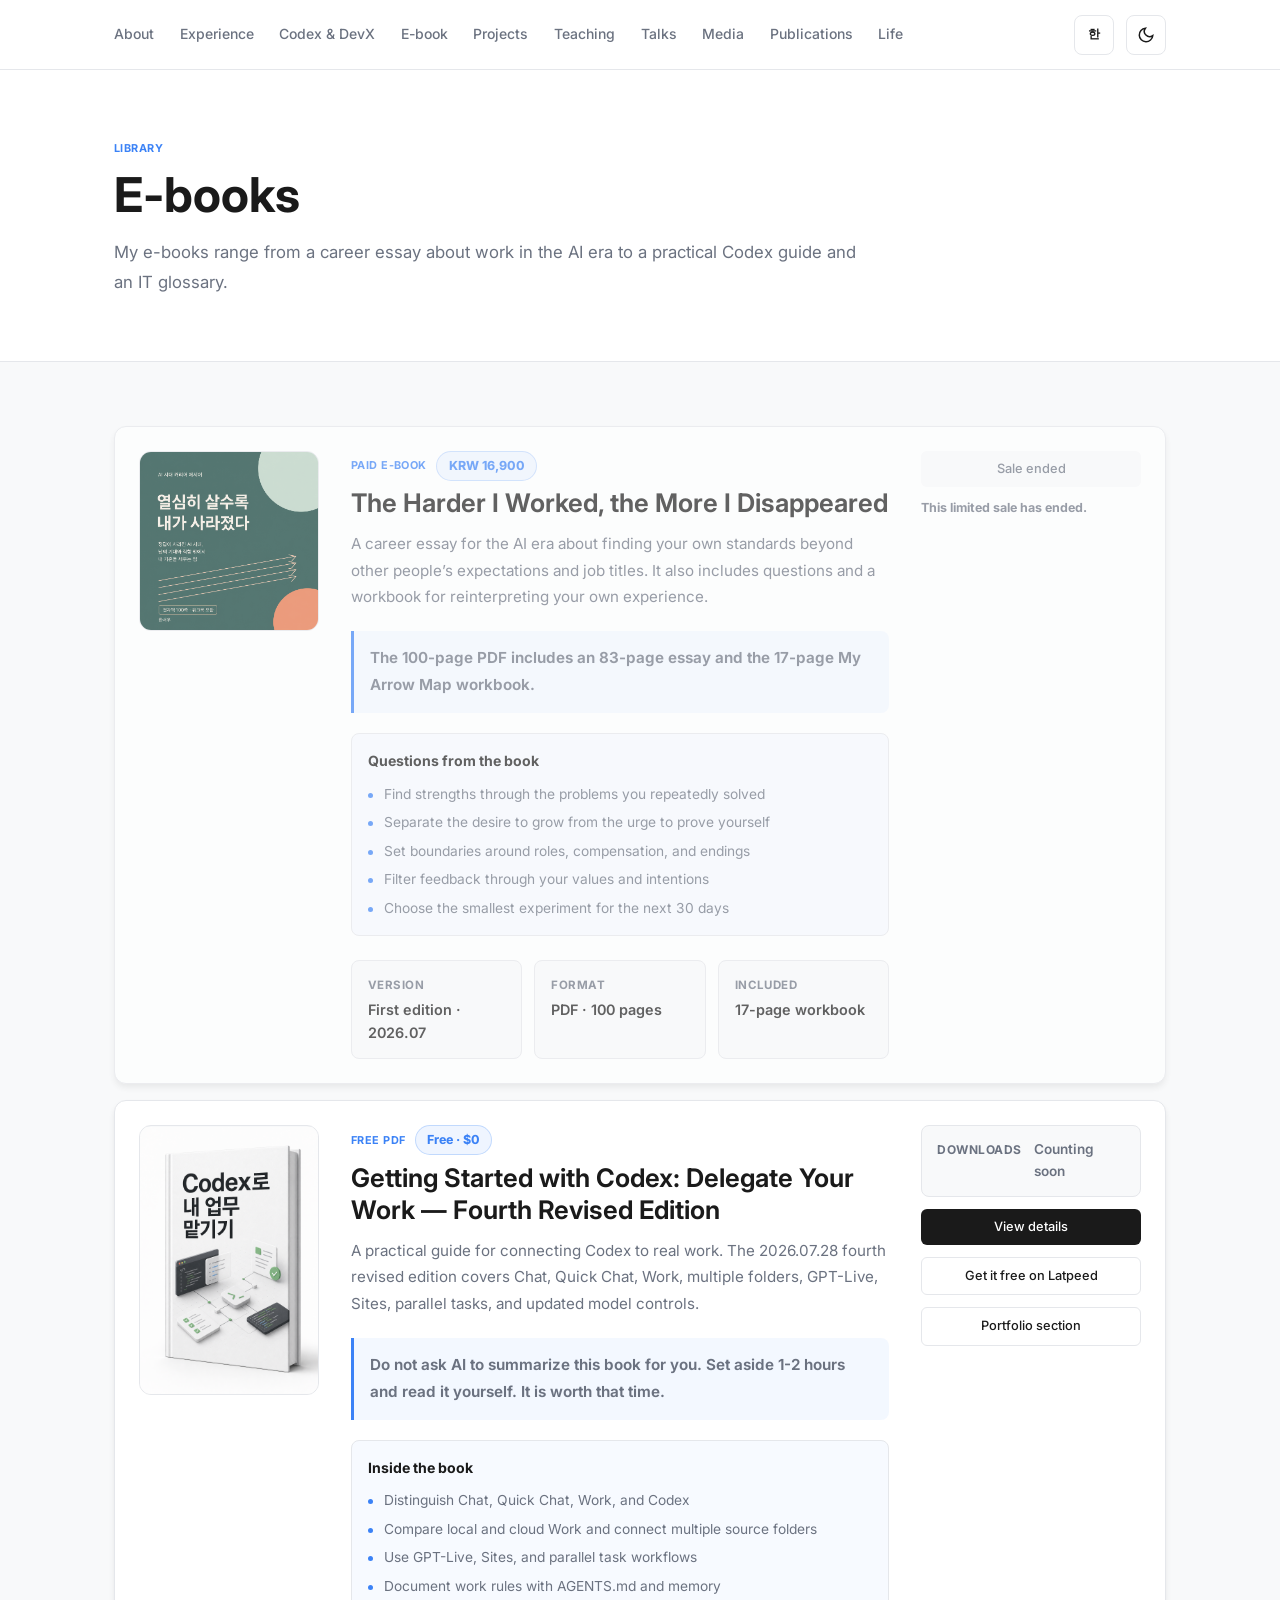
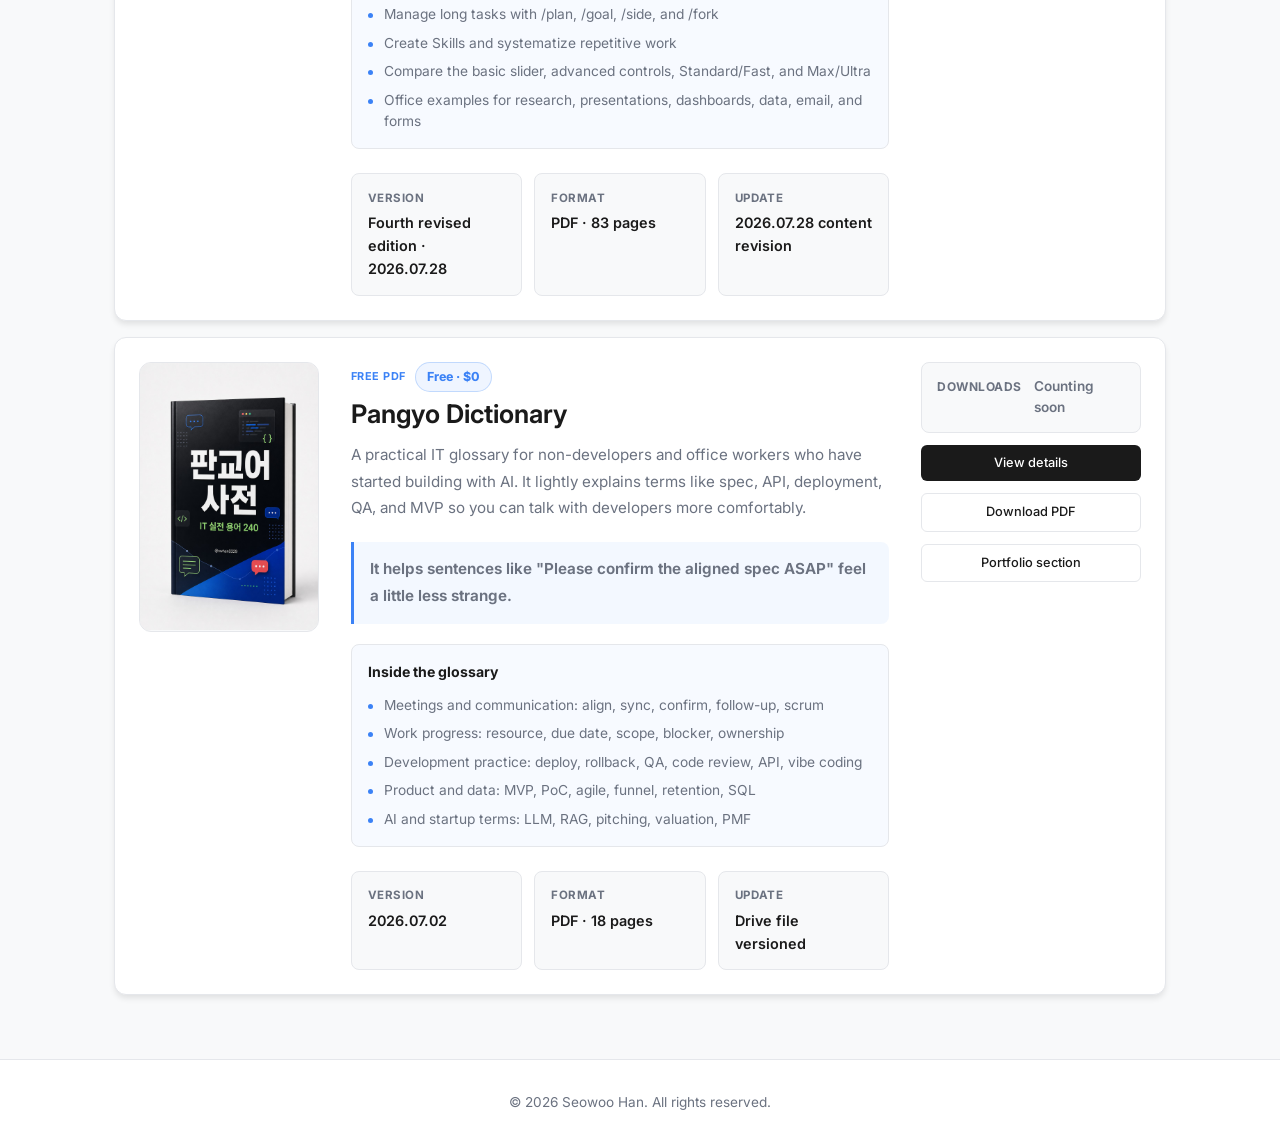
==== commit 8013ee69: "Route Codex ebook downloads through Latpeed" ====
--- a/ebooks/index.html
+++ b/ebooks/index.html
@@ -206,10 +206,10 @@
                                 <strong data-count-value>0</strong>
                             </div>
                             <a href="codex-work/" class="btn btn-primary" data-i18n="ebooks.detailCta">View details</a>
-                            <a href="https://drive.google.com/uc?export=download&amp;id=1wBlqjHDTQDiU3McDx0bfP2erxVUQhsCN"
+                            <a href="https://www.latpeed.com/products/W6f-t?first_create=true"
                                 class="btn btn-secondary js-download-track" target="_blank" rel="noopener"
                                 data-counter-key="swhan0329_github_io_codex_work_downloads"
-                                data-i18n="ebook.download">Download PDF</a>
+                                data-i18n="ebook.getFreeOnLatpeed">Get it free on Latpeed</a>
                             <a href="../#ebook" class="btn btn-secondary" data-i18n="ebooks.portfolioCta">Portfolio section</a>
                         </div>
                     </article>
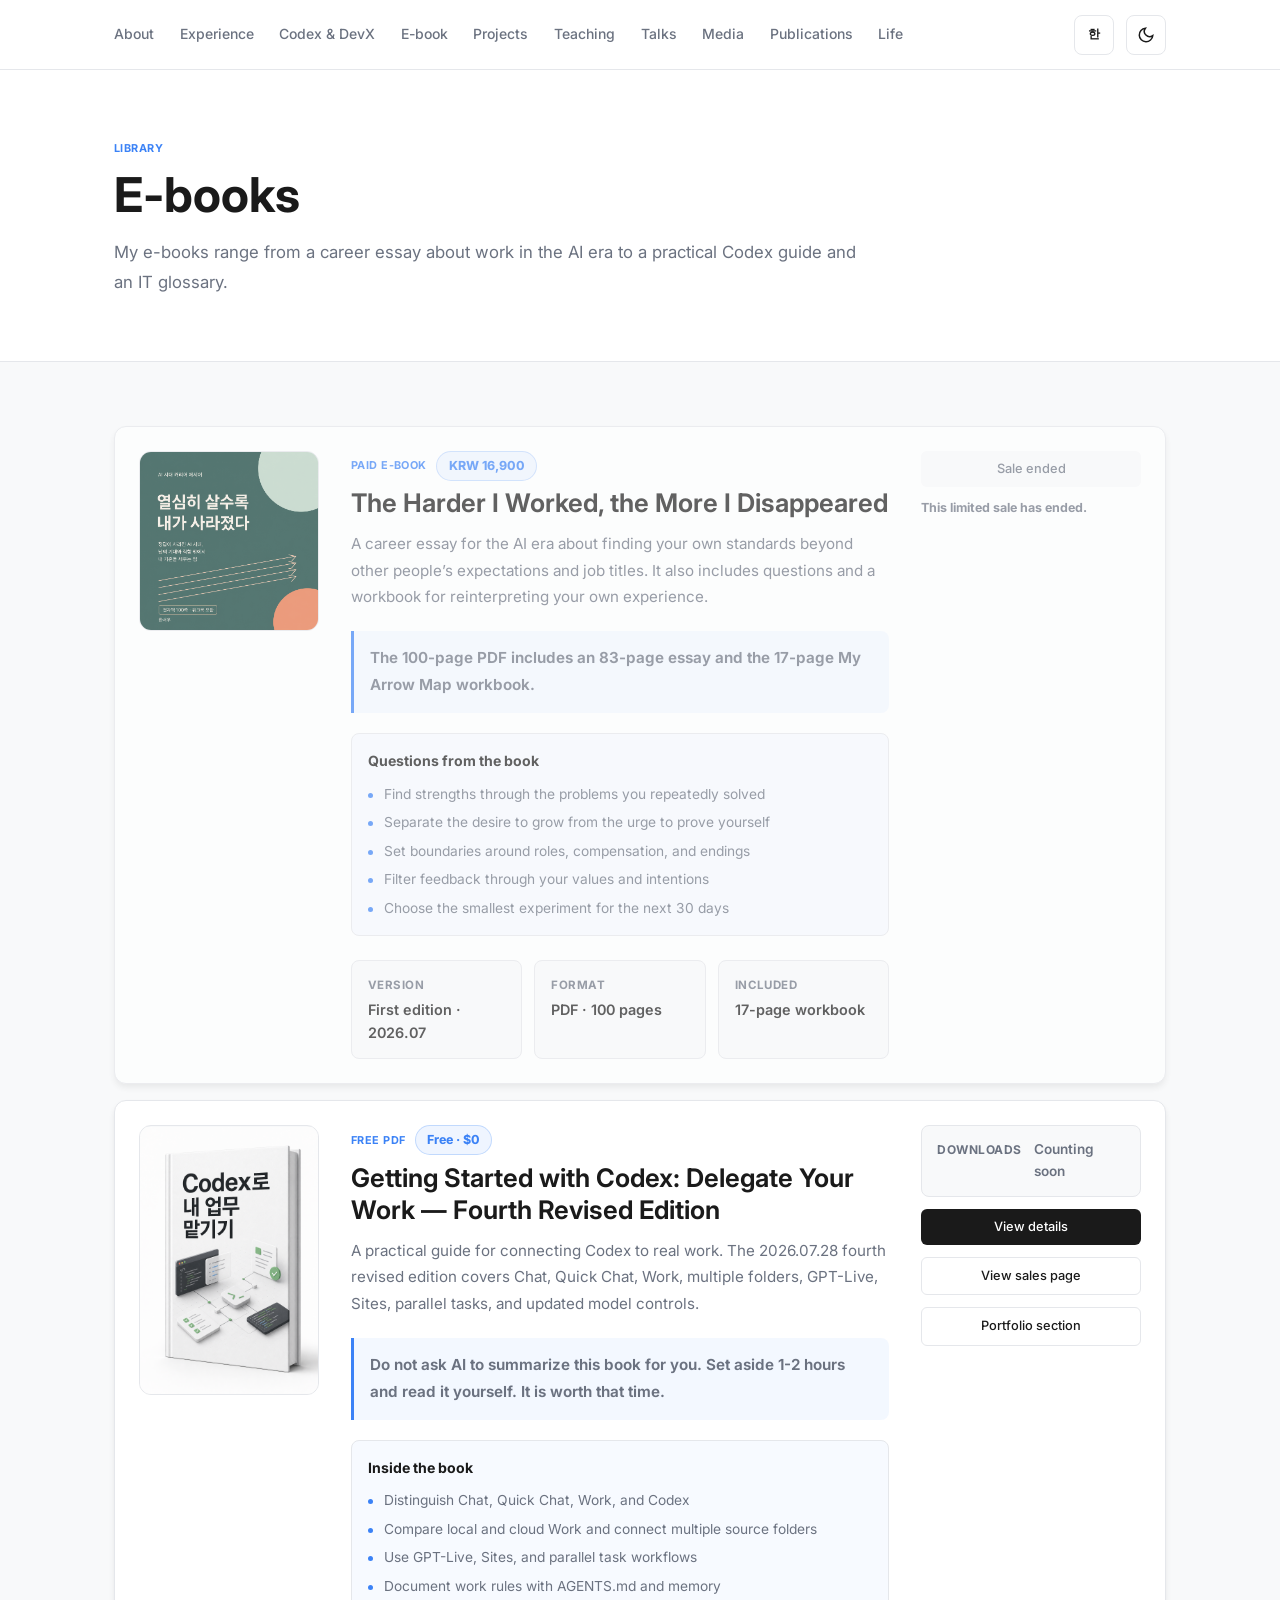
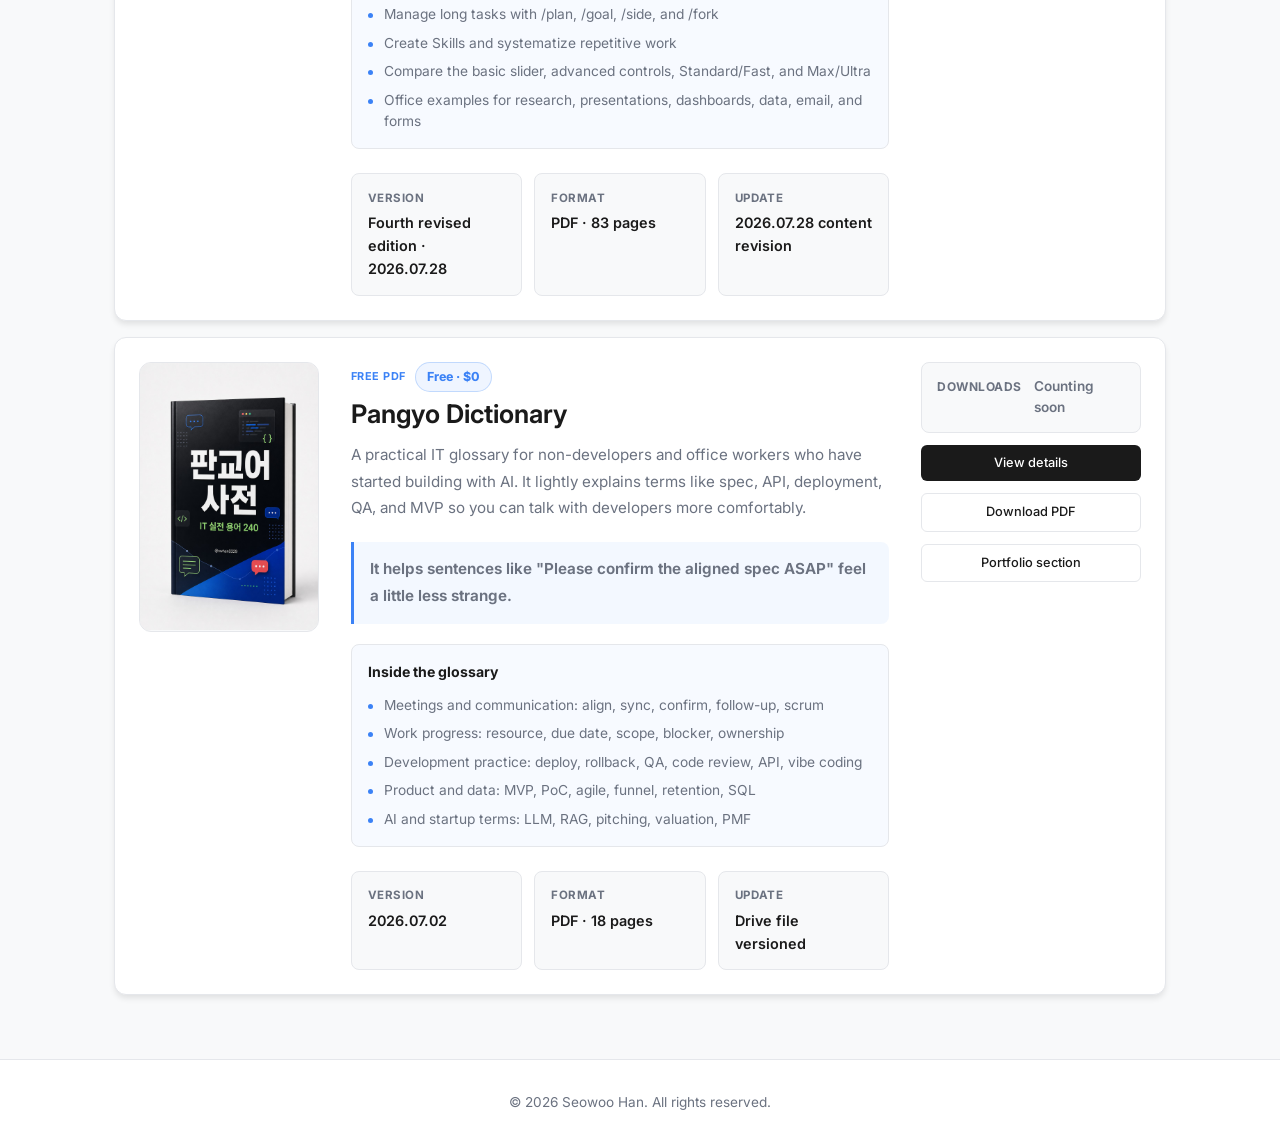
==== commit 1938faad: "Refine Codex ebook sales CTA layout" ====
--- a/ebooks/index.html
+++ b/ebooks/index.html
@@ -31,7 +31,7 @@
     <link rel="apple-touch-icon" href="../assets/profile.jpg">
     <meta name="theme-color" content="#3b82f6">
 
-    <link rel="stylesheet" href="../css/style.css?v=20260719-paid-ebook-deadline">
+    <link rel="stylesheet" href="../css/style.css?v=20260729-latpeed-cta">
     <link rel="preconnect" href="https://fonts.googleapis.com">
     <link rel="preconnect" href="https://fonts.gstatic.com" crossorigin>
     <link href="https://fonts.googleapis.com/css2?family=Inter:wght@300;400;500;600;700&display=swap" rel="stylesheet">
@@ -281,7 +281,7 @@
         </div>
     </footer>
 
-    <script src="../js/i18n.js?v=20260728-codex-ebook-v4"></script>
+    <script src="../js/i18n.js?v=20260729-latpeed-cta"></script>
     <script src="../js/main.js?v=20260719-paid-ebook-deadline"></script>
 </body>
 
--- a/css/style.css
+++ b/css/style.css
@@ -770,6 +770,40 @@
     grid-template-columns: repeat(2, minmax(0, 1fr));
 }
 
+.ebook-home-card.ebook-home-card-codex .ebook-actions {
+    grid-template-columns: minmax(0, 1fr) auto;
+    align-items: stretch;
+}
+
+.ebook-home-card-codex .js-download-track {
+    min-height: 56px;
+    padding-inline: 1.25rem;
+    font-size: 0.95rem;
+    font-weight: 700;
+    white-space: nowrap;
+}
+
+.ebook-home-card-codex .ebook-count {
+    min-width: 126px;
+    margin: 0;
+    padding-inline: 0.85rem;
+}
+
+.ebook-home-detail-link {
+    grid-column: 1 / -1;
+    padding: 0.1rem;
+    color: var(--text-secondary);
+    font-size: 0.82rem;
+    font-weight: 650;
+    text-align: center;
+    text-decoration: underline;
+    text-underline-offset: 0.22rem;
+}
+
+.ebook-home-detail-link:hover {
+    color: var(--text-primary);
+}
+
 .ebook-home-card-link .ebook-actions {
     grid-template-columns: 1fr;
     margin-top: auto;
@@ -1262,6 +1296,29 @@
     flex-wrap: wrap;
     gap: 0.75rem;
     margin: 1.4rem 0 1rem;
+}
+
+.ebook-detail-conversion {
+    display: grid;
+    grid-template-columns: minmax(220px, 1fr) minmax(170px, 0.42fr);
+    gap: 0.75rem;
+    align-items: stretch;
+    max-width: 520px;
+    margin: 1.4rem 0 0;
+}
+
+.ebook-detail-conversion .btn {
+    min-height: 56px;
+    padding: 0.9rem 1.4rem;
+    font-size: 1rem;
+    font-weight: 700;
+    white-space: nowrap;
+}
+
+.ebook-detail-conversion .ebook-count {
+    min-height: 56px;
+    margin: 0;
+    padding: 0.8rem 1rem;
 }
 
 .ebook-detail-section h2 {
@@ -2820,6 +2877,11 @@
         justify-content: center;
     }
 
+    .ebook-detail-conversion {
+        grid-template-columns: 1fr;
+        max-width: none;
+    }
+
     .ebook-home-card .ebook-actions {
         grid-template-columns: 1fr;
     }
@@ -2882,6 +2944,13 @@
 }
 
 @media (max-width: 480px) {
+    .ebook-home-card.ebook-home-card-codex .ebook-actions {
+        grid-template-columns: 1fr;
+    }
+
+    .ebook-home-card-codex .ebook-count {
+        min-width: 0;
+    }
 
     .hero-cta {
         flex-direction: column;
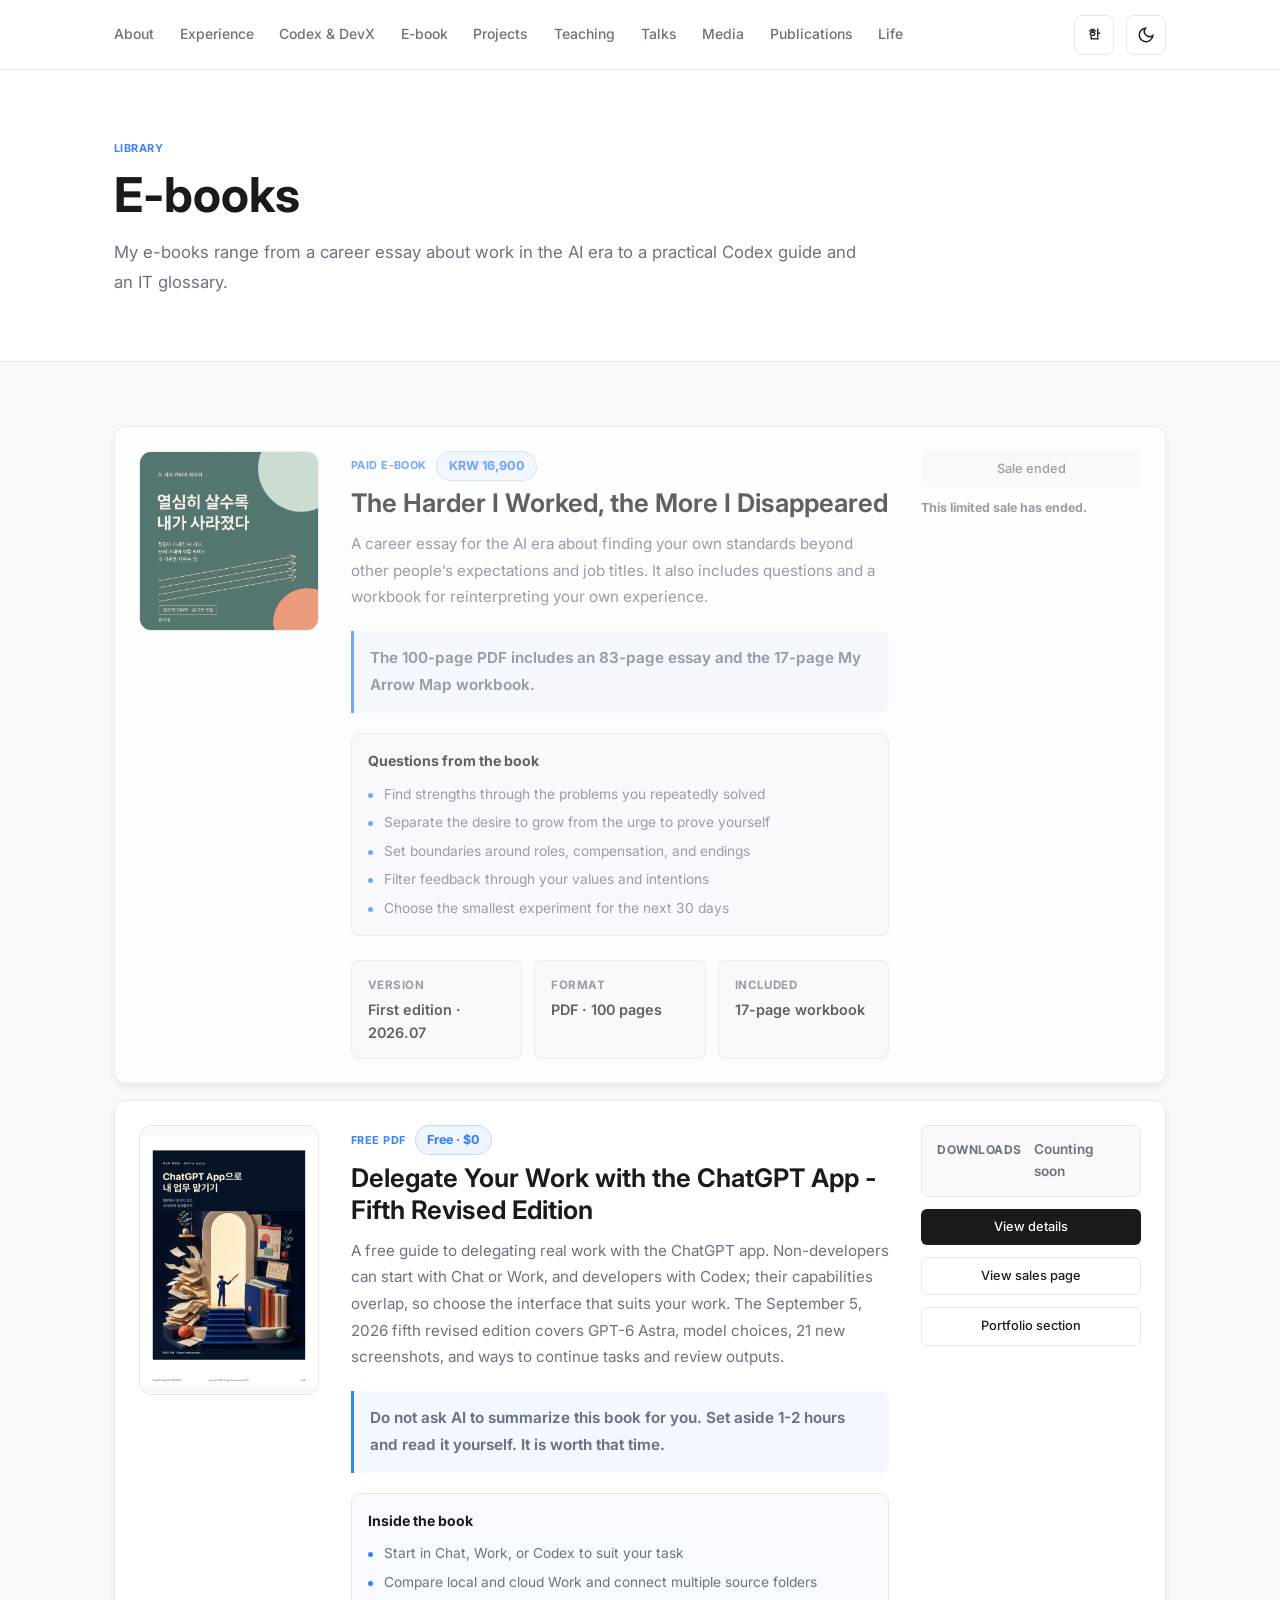
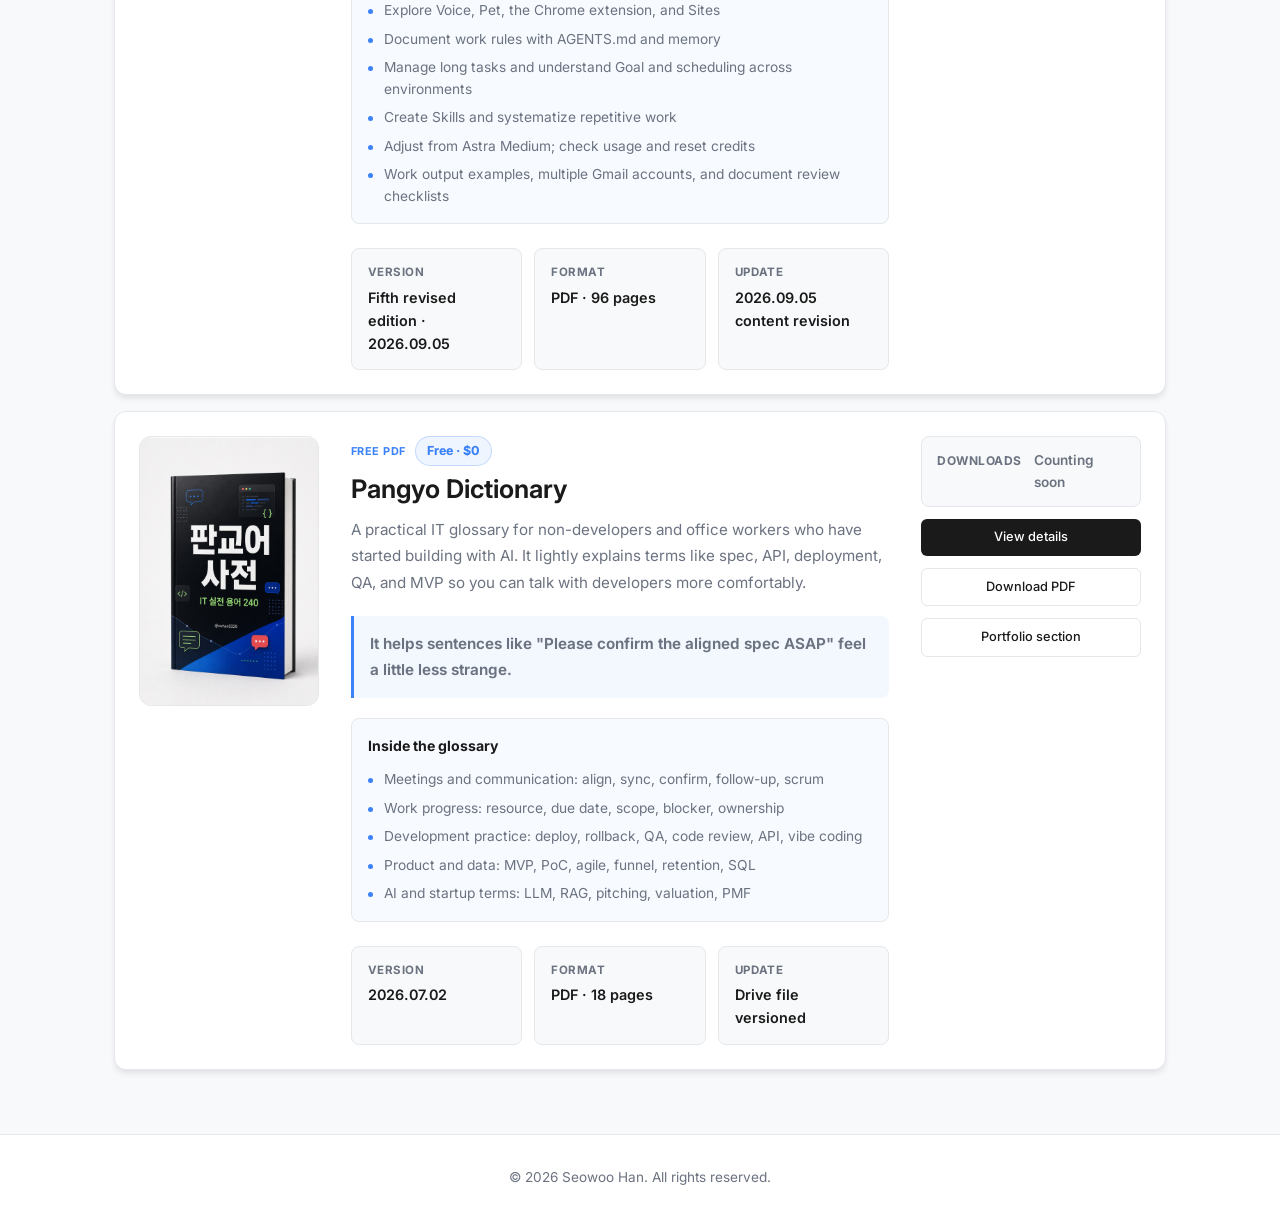
==== commit 07a87d80: "Update ebook pages for ChatGPT App fifth edition" ====
--- a/ebooks/index.html
+++ b/ebooks/index.html
@@ -103,7 +103,7 @@
                 <div class="ebooks-grid">
                     <a href="https://www.latpeed.com/products/0q32f" class="ebook-list-card ebook-list-card-link ebook-list-card-paid"
                         id="working-harder-disappeared" target="_blank" rel="noopener"
-                        data-sale-deadline="2026-07-31T23:59:00+09:00">
+                        data-sale-deadline="2026-09-30T23:59:00+09:00">
                         <div class="ebook-list-cover">
                             <div class="ebook-cover-card">
                                 <img src="../assets/ebooks/working-harder-disappeared-ebook-cover.png"
@@ -149,7 +149,7 @@
                         </div>
                         <div class="ebook-list-actions">
                             <span class="btn btn-primary js-sale-cta" data-i18n="arrow.cta">판매 페이지 보기</span>
-                            <small class="ebook-sale-deadline" data-i18n="arrow.deadline">판매 기간 · 2026년 7월 31일 오후 11:59까지</small>
+                            <small class="ebook-sale-deadline" data-i18n="arrow.deadline">많은 분들이 관심 가져주셔서 2026년 9월 30일까지 판매를 연장합니다.</small>
                             <small class="ebook-external-note" data-i18n="arrow.externalNote">클릭하면 래피드 판매 페이지가 새 탭에서 열립니다.</small>
                         </div>
                     </a>
@@ -157,7 +157,7 @@
                     <article class="ebook-list-card" id="codex-work">
                         <div class="ebook-list-cover">
                             <div class="ebook-cover-card">
-                                <img src="../assets/ebooks/codex-work-real-book-cover-v3.png" alt="처음 쓰는 Codex: 내 업무 맡기기 제4차 개정판 e-book cover">
+                                <img src="../assets/ebooks/chatgpt-app-5th-cover.png" alt="ChatGPT App으로 내 업무 맡기기 제5차 개정판 e-book cover">
                             </div>
                         </div>
                         <div class="ebook-list-copy">
@@ -165,38 +165,36 @@
                                 <span class="proof-label" data-i18n="ebook.label">Free PDF</span>
                                 <span class="ebook-price" data-i18n="ebook.price">0원</span>
                             </div>
-                            <h2 data-i18n="ebook.title">처음 쓰는 Codex: 내 업무 맡기기 — 제4차 개정판</h2>
-                            <p data-i18n="ebook.desc">
-                                Codex를 처음 업무에 연결하는 사람을 위한 실전 e-book입니다. 2026.07.28 제4차 개정판에는 Chat·Quick Chat·Work, 다중 폴더, GPT-Live, Sites, 병렬 작업과 새 모델 제어를 반영했습니다.
-                            </p>
+                            <h2 data-i18n="ebook.title">ChatGPT App으로 내 업무 맡기기 - 제5차 개정판</h2>
+                            <p data-i18n="ebook.desc">ChatGPT 앱으로 실제 업무를 맡기는 무료 가이드입니다. 비개발자는 Chat·Work, 개발자는 Codex에서 시작해 보세요. 두 공간의 업무 범위는 겹치므로 익숙한 화면을 선택하면 됩니다. 2026.09.05 제5차 개정판은 GPT-6 Astra와 모델 선택, 새 화면 21장, 업무를 이어가고 결과를 검토하는 방법을 담았습니다.</p>
                             <p class="ebook-reading-note" data-i18n="ebook.readingNote">
                                 AI에게 이 책을 요약하게 하지 마세요. 직접 1-2시간 시간을 내서 읽으세요. 그만한 가치가 있습니다.
                             </p>
                             <div class="ebook-preview-list">
                                 <h3 data-i18n="ebook.previewTitle">Preview</h3>
                                 <ul>
-                                    <li data-i18n="ebook.preview.item1">Chat·Quick Chat·Work·Codex 구분하기</li>
+                                    <li data-i18n="ebook.preview.item1">Chat·Work·Codex에서 업무에 맞게 시작하기</li>
                                     <li data-i18n="ebook.preview.item2">Work 로컬·클라우드 차이와 다중 source folder 연결하기</li>
-                                    <li data-i18n="ebook.preview.item3">GPT-Live, Sites와 병렬 작업 흐름 익히기</li>
+                                    <li data-i18n="ebook.preview.item3">Voice·Pet, Chrome 확장과 Sites 활용 안내</li>
                                     <li data-i18n="ebook.preview.item4">AGENTS.md와 메모리로 작업 원칙 남기기</li>
-                                    <li data-i18n="ebook.preview.item5">/plan, /goal, /side, /fork로 긴 작업 운영하기</li>
+                                    <li data-i18n="ebook.preview.item5">Goal·예약의 환경별 차이와 긴 작업 운영하기</li>
                                     <li data-i18n="ebook.preview.item6">Skill을 만들고 반복 업무 시스템화하기</li>
-                                    <li data-i18n="ebook.preview.item7">기본 슬라이더·고급 제어, Standard/Fast, Max/Ultra 비교하기</li>
-                                    <li data-i18n="ebook.preview.item8">리서치, 발표자료, 대시보드, 데이터, 메일, 신청서 실전 예시</li>
+                                    <li data-i18n="ebook.preview.item7">Astra Medium부터 조정하기 · 사용량과 리셋권 확인</li>
+                                    <li data-i18n="ebook.preview.item8">업무 결과 화면 · 여러 Gmail 계정 · 문서 검증 체크리스트</li>
                                 </ul>
                             </div>
                             <dl class="ebook-meta ebook-list-meta">
                                 <div>
                                     <dt data-i18n="ebook.meta.versionLabel">Version</dt>
-                                    <dd data-i18n="ebook.meta.version">제4차 개정판 · 2026.07.28</dd>
+                                    <dd data-i18n="ebook.meta.version">제5차 개정판 · 2026.09.05</dd>
                                 </div>
                                 <div>
                                     <dt data-i18n="ebook.meta.formatLabel">Format</dt>
-                                    <dd data-i18n="ebook.meta.format">PDF · 83쪽</dd>
+                                    <dd data-i18n="ebook.meta.format">PDF · 96쪽</dd>
                                 </div>
                                 <div>
                                     <dt data-i18n="ebook.meta.updateLabel">Update</dt>
-                                    <dd data-i18n="ebook.meta.update">2026.07.28 콘텐츠 개정</dd>
+                                    <dd data-i18n="ebook.meta.update">2026.09.05 콘텐츠 개정</dd>
                                 </div>
                             </dl>
                         </div>
@@ -206,7 +204,7 @@
                                 <strong data-count-value>0</strong>
                             </div>
                             <a href="codex-work/" class="btn btn-primary" data-i18n="ebooks.detailCta">View details</a>
-                            <a href="https://www.latpeed.com/products/W6f-t?first_create=true"
+                            <a href="https://www.latpeed.com/products/W6f-t"
                                 class="btn btn-secondary js-download-track" target="_blank" rel="noopener"
                                 data-counter-key="swhan0329_github_io_codex_work_downloads"
                                 data-i18n="ebook.getFreeOnLatpeed">Get it free on Latpeed</a>
@@ -281,7 +279,7 @@
         </div>
     </footer>
 
-    <script src="../js/i18n.js?v=20260729-latpeed-cta"></script>
+    <script src="../js/i18n.js?v=20260905-ebook-5th"></script>
     <script src="../js/main.js?v=20260719-paid-ebook-deadline"></script>
 </body>
 
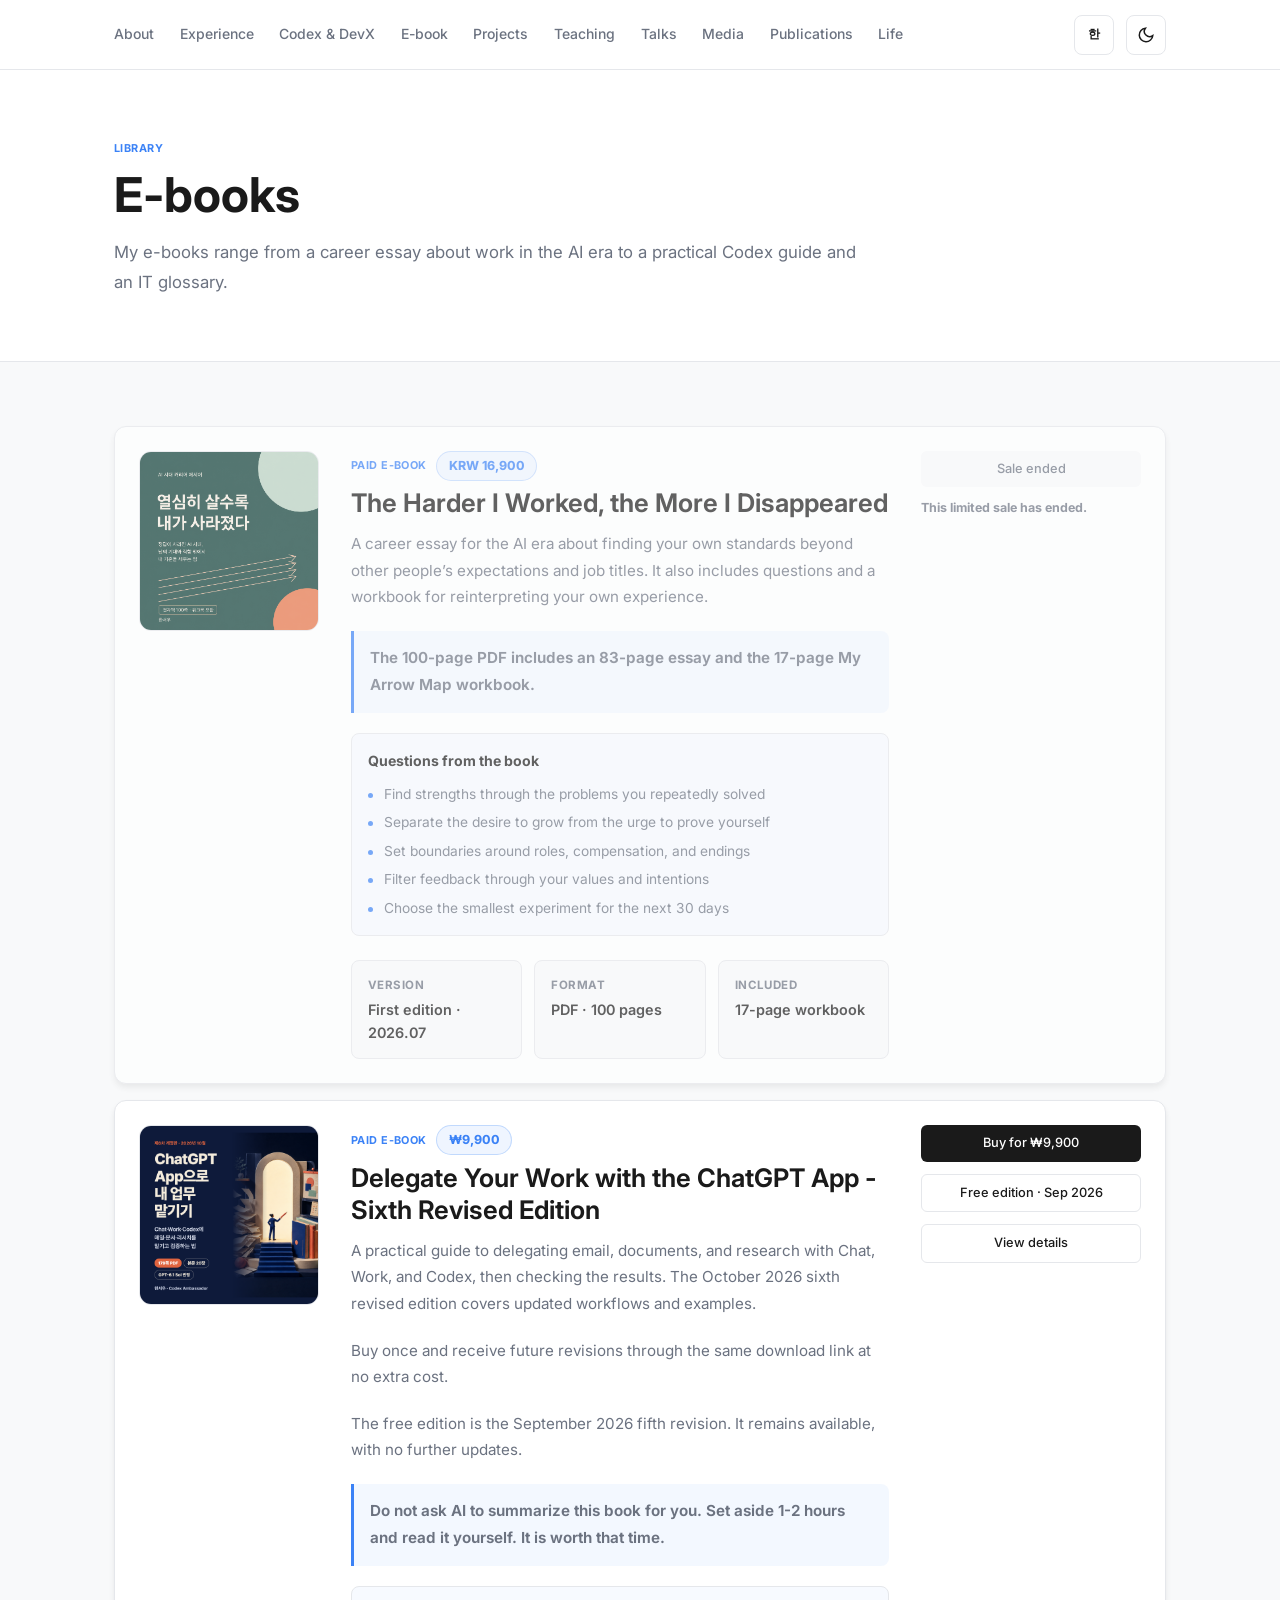
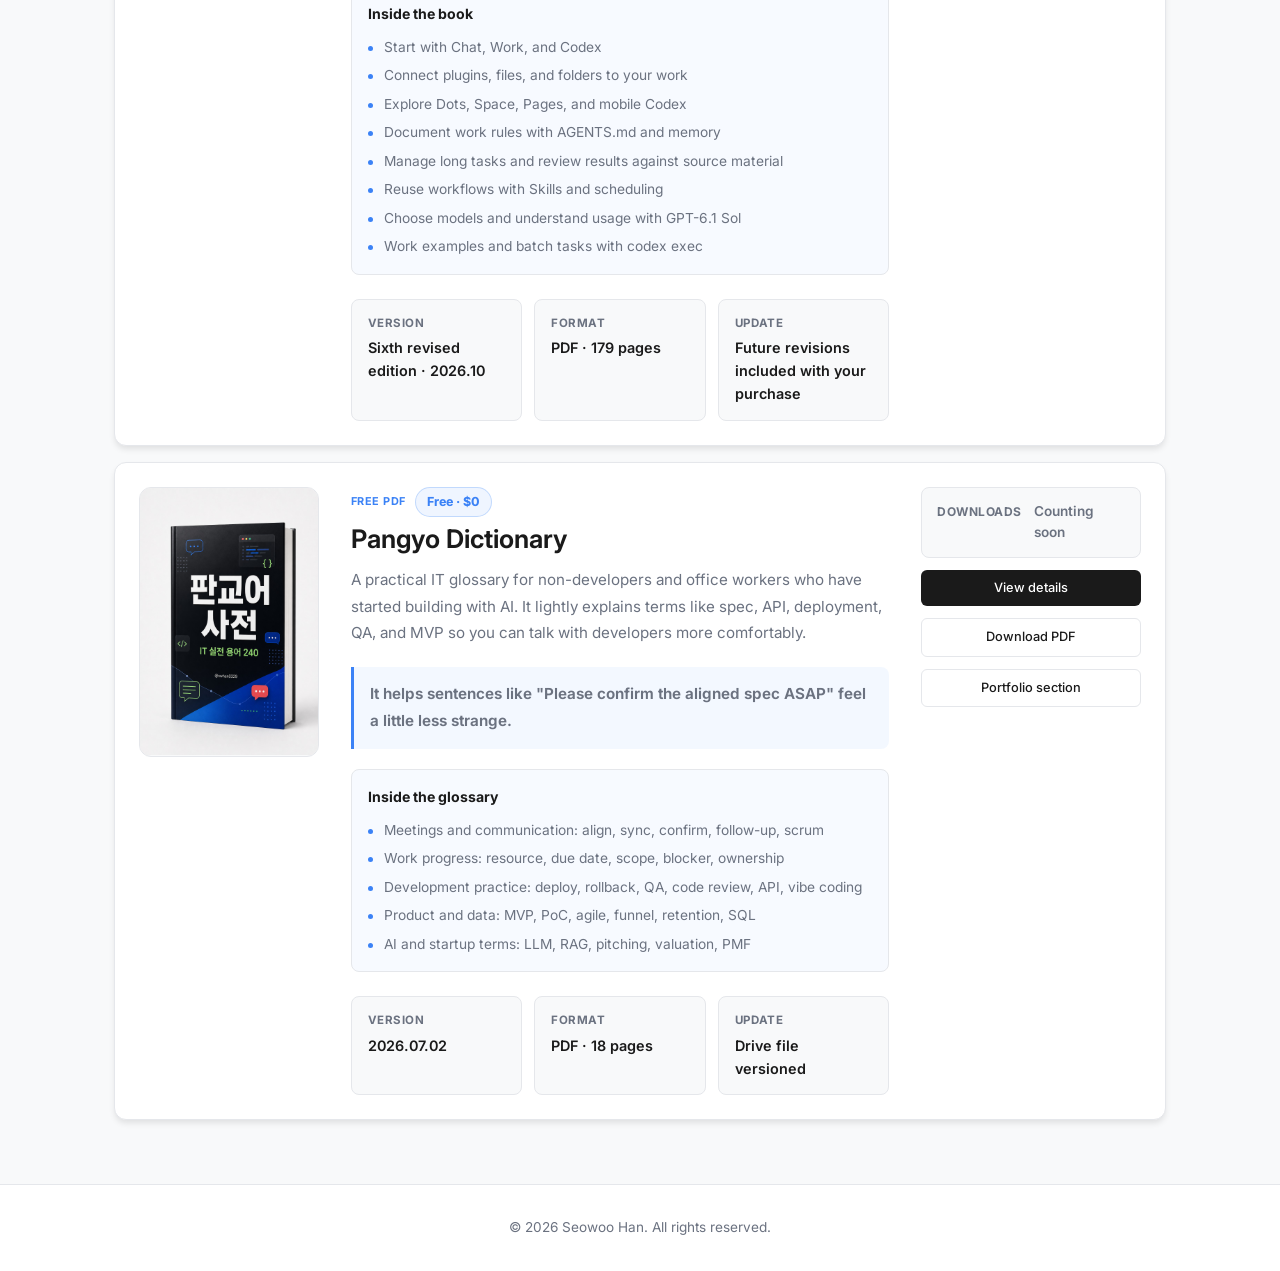
==== commit f4f9c988: "Update ebook offer with paid sixth edition and free September version" ====
--- a/ebooks/index.html
+++ b/ebooks/index.html
@@ -31,7 +31,7 @@
     <link rel="apple-touch-icon" href="../assets/profile.jpg">
     <meta name="theme-color" content="#3b82f6">
 
-    <link rel="stylesheet" href="../css/style.css?v=20260729-latpeed-cta">
+    <link rel="stylesheet" href="../css/style.css?v=20261015-ebook-6th">
     <link rel="preconnect" href="https://fonts.googleapis.com">
     <link rel="preconnect" href="https://fonts.gstatic.com" crossorigin>
     <link href="https://fonts.googleapis.com/css2?family=Inter:wght@300;400;500;600;700&display=swap" rel="stylesheet">
@@ -156,59 +156,52 @@
 
                     <article class="ebook-list-card" id="codex-work">
                         <div class="ebook-list-cover">
-                            <div class="ebook-cover-card">
-                                <img src="../assets/ebooks/chatgpt-app-5th-cover.png" alt="ChatGPT App으로 내 업무 맡기기 제5차 개정판 e-book cover">
+                            <div class="ebook-cover-card ebook-cover-card-square">
+                                <img src="../assets/ebooks/chatgpt-app-6th-cover.png" alt="ChatGPT App으로 내 업무 맡기기 제6차 개정판 e-book cover">
                             </div>
                         </div>
                         <div class="ebook-list-copy">
                             <div class="ebook-kicker-row">
-                                <span class="proof-label" data-i18n="ebook.label">Free PDF</span>
-                                <span class="ebook-price" data-i18n="ebook.price">0원</span>
-                            </div>
-                            <h2 data-i18n="ebook.title">ChatGPT App으로 내 업무 맡기기 - 제5차 개정판</h2>
-                            <p data-i18n="ebook.desc">ChatGPT 앱으로 실제 업무를 맡기는 무료 가이드입니다. 비개발자는 Chat·Work, 개발자는 Codex에서 시작해 보세요. 두 공간의 업무 범위는 겹치므로 익숙한 화면을 선택하면 됩니다. 2026.09.05 제5차 개정판은 GPT-6 Astra와 모델 선택, 새 화면 21장, 업무를 이어가고 결과를 검토하는 방법을 담았습니다.</p>
-                            <p class="ebook-reading-note" data-i18n="ebook.readingNote">
-                                AI에게 이 책을 요약하게 하지 마세요. 직접 1-2시간 시간을 내서 읽으세요. 그만한 가치가 있습니다.
-                            </p>
+                                <span class="proof-label" data-i18n="ebook.label">유료 전자책</span>
+                                <span class="ebook-price" data-i18n="ebook.price">9,900원</span>
+                            </div>
+                            <h2 data-i18n="ebook.title">ChatGPT App으로 내 업무 맡기기 - 제6차 개정판</h2>
+                            <p data-i18n="ebook.desc">Chat·Work·Codex로 메일·문서·리서치를 맡기고, 결과를 검증하는 실전 가이드입니다. 2026년 10월 제6차 개정판에 달라진 사용 흐름과 업무 예시를 담았습니다.</p>
+                            <p class="ebook-note" data-i18n="ebook.updateNote">한 번 구매하면 같은 다운로드 링크에서 이후 개정판도 추가 비용 없이 계속 받아볼 수 있습니다.</p>
+                            <p class="ebook-note" data-i18n="ebook.freeNote">무료로 먼저 읽어보고 싶다면 2026년 9월에 업데이트한 제5차 개정판을 보시면 됩니다. 무료판은 이후 업데이트 없이 그대로 제공됩니다.</p>
+                            <p class="ebook-reading-note" data-i18n="ebook.readingNote">AI에게 이 책을 요약하게 하지 마세요. 직접 1-2시간 시간을 내서 읽으세요. 그만한 가치가 있습니다.</p>
                             <div class="ebook-preview-list">
-                                <h3 data-i18n="ebook.previewTitle">Preview</h3>
+                                <h3 data-i18n="ebook.previewTitle">담긴 내용 · 목차</h3>
                                 <ul>
-                                    <li data-i18n="ebook.preview.item1">Chat·Work·Codex에서 업무에 맞게 시작하기</li>
-                                    <li data-i18n="ebook.preview.item2">Work 로컬·클라우드 차이와 다중 source folder 연결하기</li>
-                                    <li data-i18n="ebook.preview.item3">Voice·Pet, Chrome 확장과 Sites 활용 안내</li>
+                                    <li data-i18n="ebook.preview.item1">Chat·Work·Codex에서 내 업무 시작하기</li>
+                                    <li data-i18n="ebook.preview.item2">플러그인과 파일·폴더를 업무에 연결하기</li>
+                                    <li data-i18n="ebook.preview.item3">Dots·Space·Pages와 모바일 Codex 살펴보기</li>
                                     <li data-i18n="ebook.preview.item4">AGENTS.md와 메모리로 작업 원칙 남기기</li>
-                                    <li data-i18n="ebook.preview.item5">Goal·예약의 환경별 차이와 긴 작업 운영하기</li>
-                                    <li data-i18n="ebook.preview.item6">Skill을 만들고 반복 업무 시스템화하기</li>
-                                    <li data-i18n="ebook.preview.item7">Astra Medium부터 조정하기 · 사용량과 리셋권 확인</li>
-                                    <li data-i18n="ebook.preview.item8">업무 결과 화면 · 여러 Gmail 계정 · 문서 검증 체크리스트</li>
+                                    <li data-i18n="ebook.preview.item5">긴 작업을 운영하고 원자료로 결과 검증하기</li>
+                                    <li data-i18n="ebook.preview.item6">스킬과 예약으로 반복 업무 다시 쓰기</li>
+                                    <li data-i18n="ebook.preview.item7">GPT-6.1 Sol 기준 모델 선택과 사용량 이해하기</li>
+                                    <li data-i18n="ebook.preview.item8">사무용 실전 예시와 codex exec 일괄 작업</li>
                                 </ul>
                             </div>
                             <dl class="ebook-meta ebook-list-meta">
                                 <div>
-                                    <dt data-i18n="ebook.meta.versionLabel">Version</dt>
-                                    <dd data-i18n="ebook.meta.version">제5차 개정판 · 2026.09.05</dd>
-                                </div>
-                                <div>
-                                    <dt data-i18n="ebook.meta.formatLabel">Format</dt>
-                                    <dd data-i18n="ebook.meta.format">PDF · 96쪽</dd>
-                                </div>
-                                <div>
-                                    <dt data-i18n="ebook.meta.updateLabel">Update</dt>
-                                    <dd data-i18n="ebook.meta.update">2026.09.05 콘텐츠 개정</dd>
+                                    <dt data-i18n="ebook.meta.versionLabel">버전</dt>
+                                    <dd data-i18n="ebook.meta.version">제6차 개정판 · 2026.10</dd>
+                                </div>
+                                <div>
+                                    <dt data-i18n="ebook.meta.formatLabel">형식</dt>
+                                    <dd data-i18n="ebook.meta.format">PDF · 179쪽</dd>
+                                </div>
+                                <div>
+                                    <dt data-i18n="ebook.meta.updateLabel">업데이트</dt>
+                                    <dd data-i18n="ebook.meta.update">구매 후 개정판 계속 제공</dd>
                                 </div>
                             </dl>
                         </div>
                         <div class="ebook-list-actions">
-                            <div class="ebook-count" data-counter-key="swhan0329_github_io_codex_work_downloads">
-                                <span data-i18n="ebook.downloadCountLabel">Downloads</span>
-                                <strong data-count-value>0</strong>
-                            </div>
-                            <a href="codex-work/" class="btn btn-primary" data-i18n="ebooks.detailCta">View details</a>
-                            <a href="https://www.latpeed.com/products/W6f-t"
-                                class="btn btn-secondary js-download-track" target="_blank" rel="noopener"
-                                data-counter-key="swhan0329_github_io_codex_work_downloads"
-                                data-i18n="ebook.getFreeOnLatpeed">Get it free on Latpeed</a>
-                            <a href="../#ebook" class="btn btn-secondary" data-i18n="ebooks.portfolioCta">Portfolio section</a>
+                            <a href="https://www.latpeed.com/products/Ltt8l" class="btn btn-primary" target="_blank" rel="noopener" data-i18n="ebook.purchase">9,900원에 구매하기</a>
+                            <a href="https://www.latpeed.com/products/W6f-t" class="btn btn-secondary js-download-track" target="_blank" rel="noopener" data-counter-key="swhan0329_github_io_codex_work_downloads" data-i18n="ebook.getFreeOnLatpeed">무료판 보기 · 2026.09</a>
+                            <a href="codex-work/" class="btn btn-secondary" data-i18n="ebooks.detailCta">상세 보기</a>
                         </div>
                     </article>
 
@@ -242,15 +235,15 @@
                             </div>
                             <dl class="ebook-meta ebook-list-meta">
                                 <div>
-                                    <dt data-i18n="ebook.meta.versionLabel">Version</dt>
+                                    <dt data-i18n="ebook.meta.versionLabel">버전</dt>
                                     <dd data-i18n="pangyo.meta.version">2026.07.02</dd>
                                 </div>
                                 <div>
-                                    <dt data-i18n="ebook.meta.formatLabel">Format</dt>
+                                    <dt data-i18n="ebook.meta.formatLabel">형식</dt>
                                     <dd data-i18n="pangyo.meta.format">PDF · 18 pages</dd>
                                 </div>
                                 <div>
-                                    <dt data-i18n="ebook.meta.updateLabel">Update</dt>
+                                    <dt data-i18n="ebook.meta.updateLabel">업데이트</dt>
                                     <dd data-i18n="pangyo.meta.update">Drive file versioned</dd>
                                 </div>
                             </dl>
@@ -279,7 +272,7 @@
         </div>
     </footer>
 
-    <script src="../js/i18n.js?v=20260905-ebook-5th"></script>
+    <script src="../js/i18n.js?v=20261015-ebook-6th"></script>
     <script src="../js/main.js?v=20260719-paid-ebook-deadline"></script>
 </body>
 
--- a/css/style.css
+++ b/css/style.css
@@ -771,16 +771,15 @@
 }
 
 .ebook-home-card.ebook-home-card-codex .ebook-actions {
-    grid-template-columns: minmax(0, 1fr) auto;
+    grid-template-columns: repeat(2, minmax(0, 1fr));
     align-items: stretch;
 }
 
-.ebook-home-card-codex .js-download-track {
+.ebook-home-card-codex .btn {
     min-height: 56px;
     padding-inline: 1.25rem;
     font-size: 0.95rem;
     font-weight: 700;
-    white-space: nowrap;
 }
 
 .ebook-home-card-codex .ebook-count {
@@ -1319,6 +1318,15 @@
     min-height: 56px;
     margin: 0;
     padding: 0.8rem 1rem;
+}
+
+.ebook-detail-summary > .ebook-note {
+    margin: 1.25rem 0 0.75rem;
+    font-size: 0.9rem;
+}
+
+.ebook-cover-card.ebook-cover-card-square {
+    aspect-ratio: 1;
 }
 
 .ebook-detail-section h2 {
@@ -2412,6 +2420,73 @@
     font-size: 0.8rem;
     line-height: 1.55;
     color: var(--text-primary);
+}
+
+.ambassador-field-note {
+    display: grid;
+    grid-template-columns: minmax(220px, 0.65fr) minmax(0, 1.35fr);
+    align-items: center;
+    margin-bottom: 1.25rem;
+    overflow: hidden;
+    border: 1px solid var(--border);
+    border-radius: 8px;
+    background-color: var(--bg-secondary);
+    color: inherit;
+    text-decoration: none;
+    transition: border-color var(--transition);
+}
+
+.ambassador-field-note:hover {
+    border-color: var(--accent);
+}
+
+.ambassador-field-note:focus-visible {
+    outline: 3px solid var(--accent);
+    outline-offset: 3px;
+}
+
+.field-note-thumbnail {
+    position: relative;
+    display: block;
+    aspect-ratio: 16 / 9;
+    overflow: hidden;
+}
+
+.field-note-thumbnail img {
+    display: block;
+    width: 100%;
+    height: 100%;
+    object-fit: cover;
+}
+
+.field-note-copy {
+    display: flex;
+    flex-direction: column;
+    align-items: flex-start;
+    gap: 0.5rem;
+    padding: 1.25rem 1.5rem;
+}
+
+.field-note-copy .proof-label {
+    margin-bottom: 0;
+}
+
+.field-note-copy strong {
+    font-size: 1.1rem;
+    line-height: 1.4;
+}
+
+.field-note-description {
+    font-size: 0.85rem;
+    line-height: 1.65;
+    color: var(--text-secondary);
+}
+
+.field-note-cta {
+    margin-top: 0.25rem;
+    font-size: 0.8rem;
+    font-weight: 600;
+    color: var(--accent);
 }
 
 .ambassador-latest {
@@ -2938,6 +3013,14 @@
 }
 
 @media (max-width: 640px) {
+    .ambassador-field-note {
+        grid-template-columns: 1fr;
+    }
+
+    .field-note-copy {
+        padding: 1rem;
+    }
+
     .ambassador-grid {
         grid-template-columns: 1fr;
     }
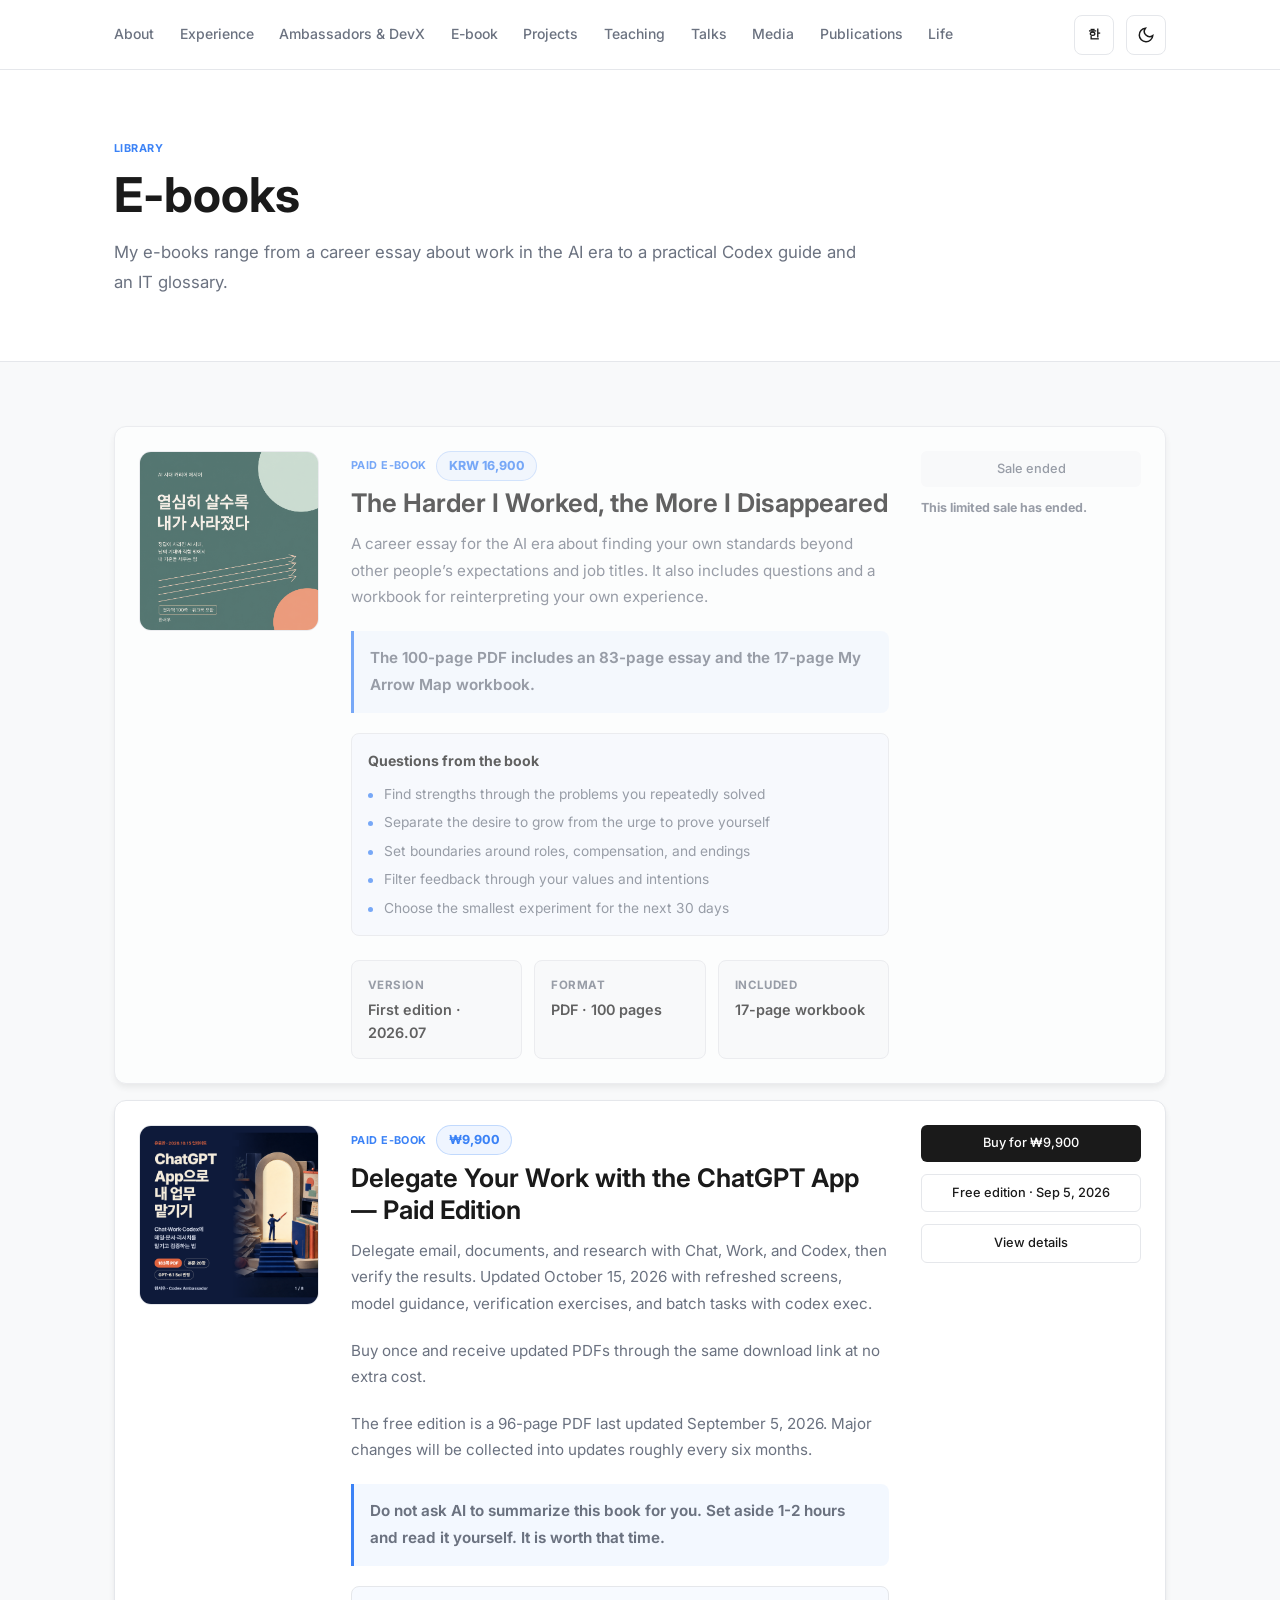
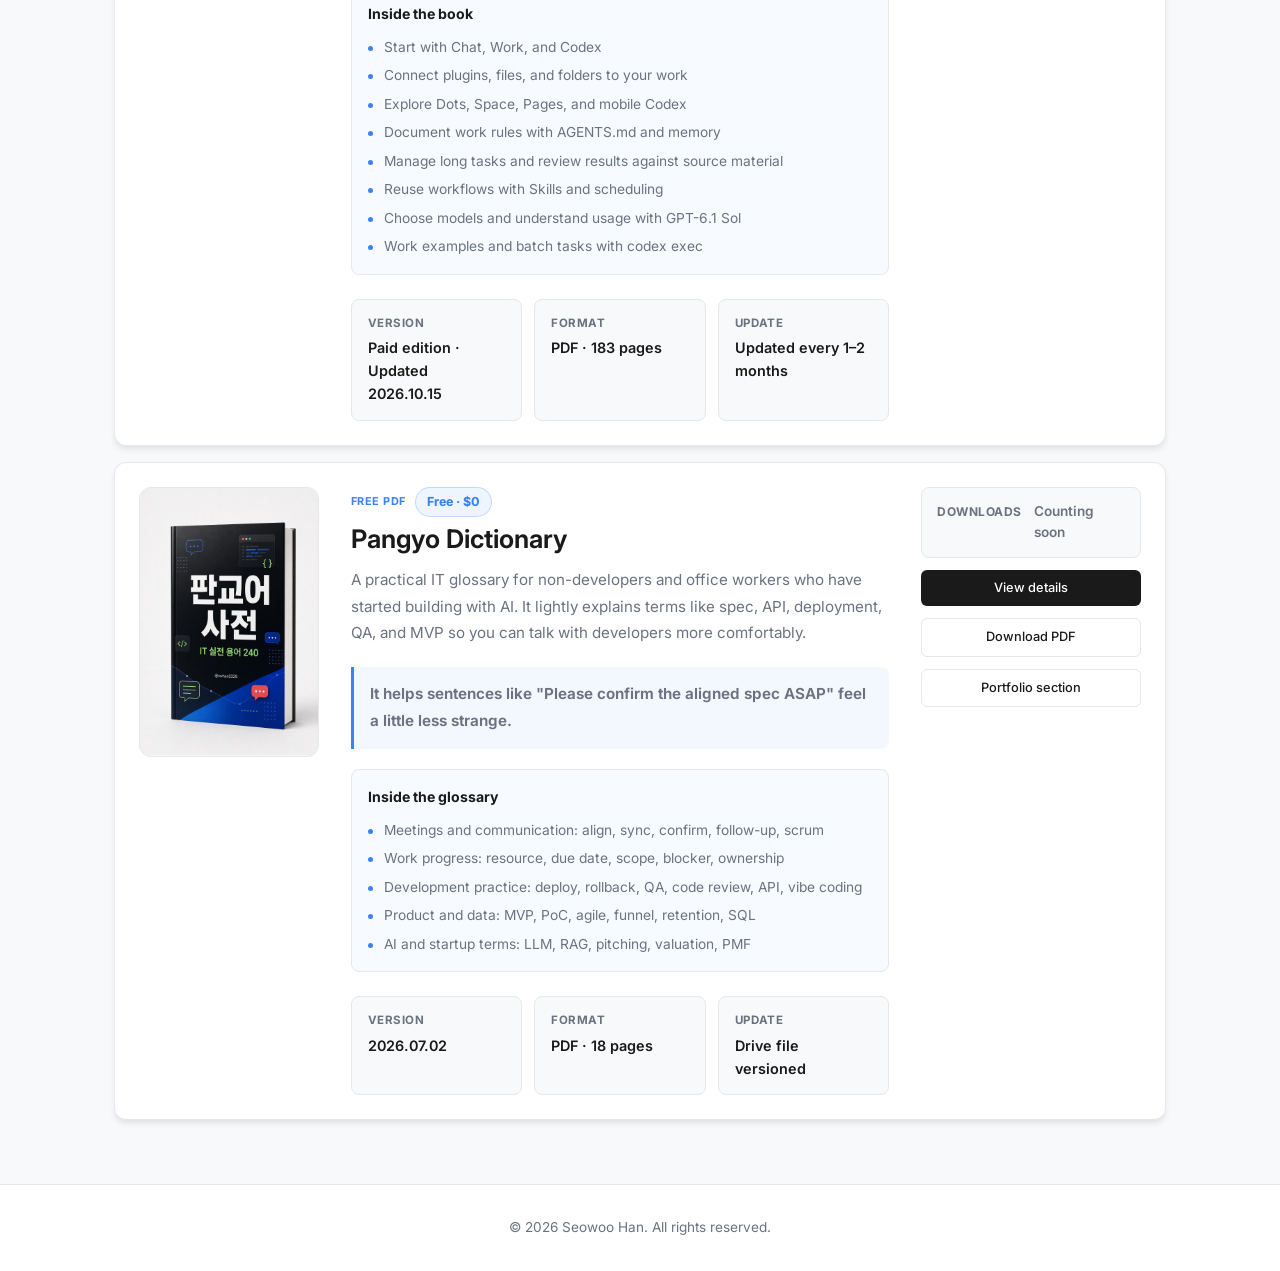
==== commit 14986ee8: "Refresh ebook details from latest paid and free product listings" ====
--- a/ebooks/index.html
+++ b/ebooks/index.html
@@ -157,7 +157,7 @@
                     <article class="ebook-list-card" id="codex-work">
                         <div class="ebook-list-cover">
                             <div class="ebook-cover-card ebook-cover-card-square">
-                                <img src="../assets/ebooks/chatgpt-app-6th-cover.png" alt="ChatGPT App으로 내 업무 맡기기 제6차 개정판 e-book cover">
+                                <img src="../assets/ebooks/chatgpt-app-paid-20261015.png" alt="ChatGPT App으로 내 업무 맡기기 유료판 · 2026.10.15 업데이트 표지">
                             </div>
                         </div>
                         <div class="ebook-list-copy">
@@ -165,10 +165,10 @@
                                 <span class="proof-label" data-i18n="ebook.label">유료 전자책</span>
                                 <span class="ebook-price" data-i18n="ebook.price">9,900원</span>
                             </div>
-                            <h2 data-i18n="ebook.title">ChatGPT App으로 내 업무 맡기기 - 제6차 개정판</h2>
-                            <p data-i18n="ebook.desc">Chat·Work·Codex로 메일·문서·리서치를 맡기고, 결과를 검증하는 실전 가이드입니다. 2026년 10월 제6차 개정판에 달라진 사용 흐름과 업무 예시를 담았습니다.</p>
-                            <p class="ebook-note" data-i18n="ebook.updateNote">한 번 구매하면 같은 다운로드 링크에서 이후 개정판도 추가 비용 없이 계속 받아볼 수 있습니다.</p>
-                            <p class="ebook-note" data-i18n="ebook.freeNote">무료로 먼저 읽어보고 싶다면 2026년 9월에 업데이트한 제5차 개정판을 보시면 됩니다. 무료판은 이후 업데이트 없이 그대로 제공됩니다.</p>
+                            <h2 data-i18n="ebook.title">ChatGPT App으로 내 업무 맡기기 — 유료판</h2>
+                            <p data-i18n="ebook.desc">Chat·Work·Codex에 메일·문서·리서치를 맡기고 결과를 검증하는 실전 가이드입니다. 2026년 10월 15일 업데이트에 최신 화면과 모델 선택, 검증 연습과 codex exec 일괄 작업을 담았습니다.</p>
+                            <p class="ebook-note" data-i18n="ebook.updateNote">한 번 구매하면 같은 다운로드 링크에서 이후 업데이트된 PDF도 추가 비용 없이 계속 받아볼 수 있습니다.</p>
+                            <p class="ebook-note" data-i18n="ebook.freeNote">무료판은 최근 업데이트가 2026년 9월 5일인 96쪽 PDF입니다. 앞으로는 반년에 한 번 정도 큰 변화를 모아 업데이트합니다.</p>
                             <p class="ebook-reading-note" data-i18n="ebook.readingNote">AI에게 이 책을 요약하게 하지 마세요. 직접 1-2시간 시간을 내서 읽으세요. 그만한 가치가 있습니다.</p>
                             <div class="ebook-preview-list">
                                 <h3 data-i18n="ebook.previewTitle">담긴 내용 · 목차</h3>
@@ -186,21 +186,21 @@
                             <dl class="ebook-meta ebook-list-meta">
                                 <div>
                                     <dt data-i18n="ebook.meta.versionLabel">버전</dt>
-                                    <dd data-i18n="ebook.meta.version">제6차 개정판 · 2026.10</dd>
+                                    <dd data-i18n="ebook.meta.version">유료판 · 2026.10.15 업데이트</dd>
                                 </div>
                                 <div>
                                     <dt data-i18n="ebook.meta.formatLabel">형식</dt>
-                                    <dd data-i18n="ebook.meta.format">PDF · 179쪽</dd>
+                                    <dd data-i18n="ebook.meta.format">PDF · 183쪽</dd>
                                 </div>
                                 <div>
                                     <dt data-i18n="ebook.meta.updateLabel">업데이트</dt>
-                                    <dd data-i18n="ebook.meta.update">구매 후 개정판 계속 제공</dd>
+                                    <dd data-i18n="ebook.meta.update">1~2개월마다 업데이트</dd>
                                 </div>
                             </dl>
                         </div>
                         <div class="ebook-list-actions">
                             <a href="https://www.latpeed.com/products/Ltt8l" class="btn btn-primary" target="_blank" rel="noopener" data-i18n="ebook.purchase">9,900원에 구매하기</a>
-                            <a href="https://www.latpeed.com/products/W6f-t" class="btn btn-secondary js-download-track" target="_blank" rel="noopener" data-counter-key="swhan0329_github_io_codex_work_downloads" data-i18n="ebook.getFreeOnLatpeed">무료판 보기 · 2026.09</a>
+                            <a href="https://www.latpeed.com/products/W6f-t" class="btn btn-secondary js-download-track" target="_blank" rel="noopener" data-counter-key="swhan0329_github_io_codex_work_downloads" data-i18n="ebook.getFreeOnLatpeed">무료판 보기 · 2026.09.05</a>
                             <a href="codex-work/" class="btn btn-secondary" data-i18n="ebooks.detailCta">상세 보기</a>
                         </div>
                     </article>
@@ -272,7 +272,7 @@
         </div>
     </footer>
 
-    <script src="../js/i18n.js?v=20261015-ebook-6th"></script>
+    <script src="../js/i18n.js?v=20261016-ebook-detail"></script>
     <script src="../js/main.js?v=20260719-paid-ebook-deadline"></script>
 </body>
 
--- a/css/style.css
+++ b/css/style.css
@@ -284,6 +284,16 @@
     text-decoration: none;
     transition: all var(--transition);
     letter-spacing: 0.3px;
+}
+
+.cerebras-symbol {
+    display: block;
+    flex-shrink: 0;
+    object-fit: contain;
+    box-sizing: content-box;
+    padding: 2px;
+    border-radius: 3px;
+    background-color: #fff;
 }
 
 .hero-badge:hover {
